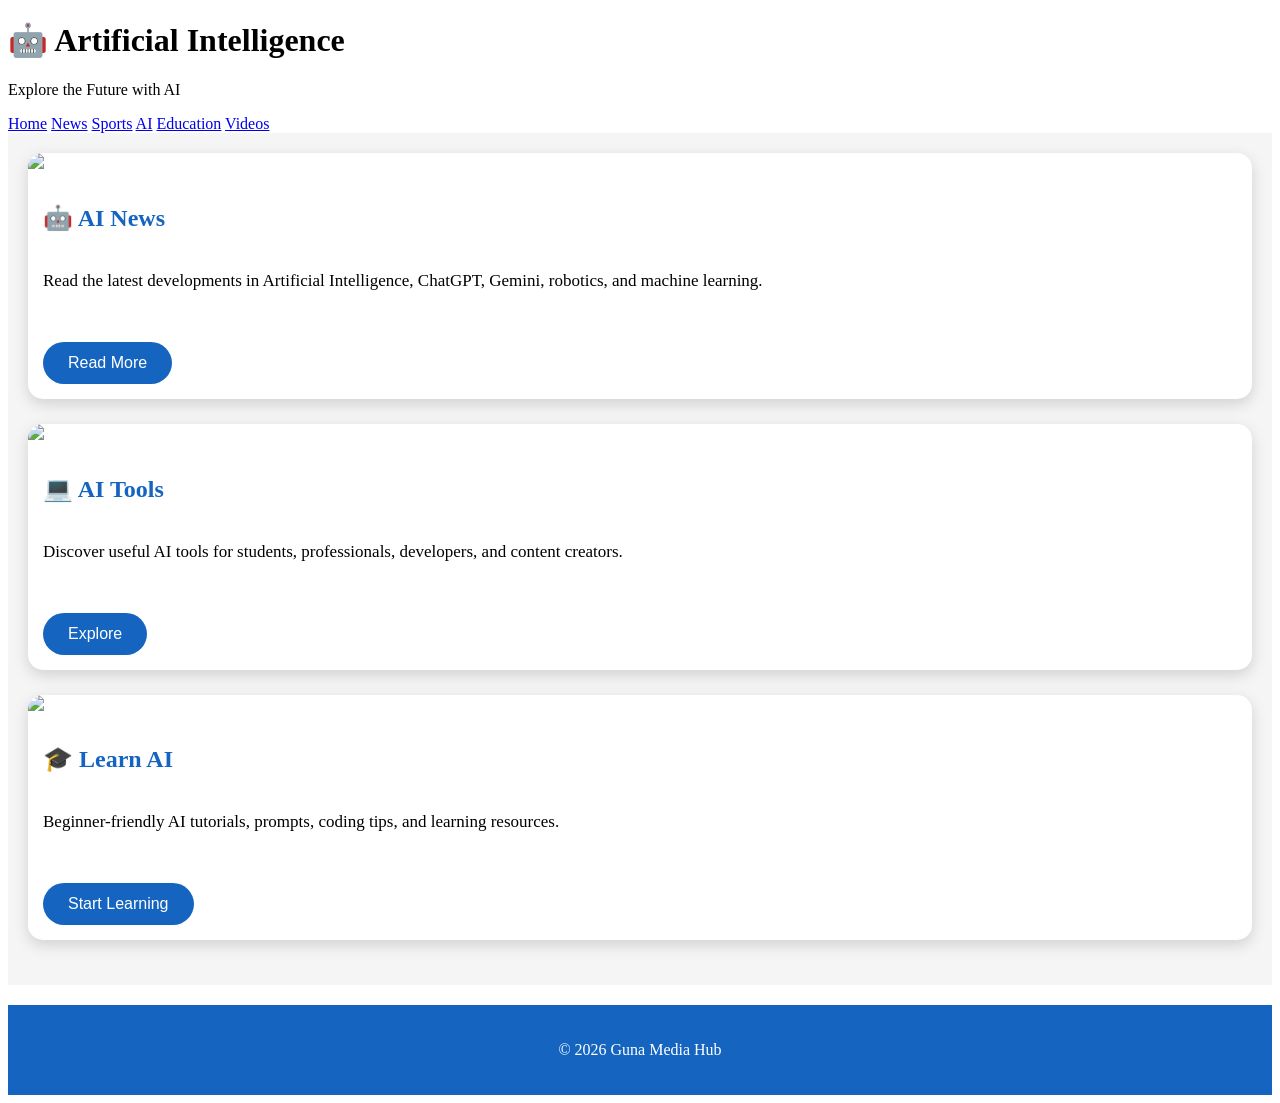
==== ai.html @ e62ad1c9 "Create ai.html" ====
<!DOCTYPE html>
<html lang="en">
<head>
<meta charset="UTF-8">
<meta name="viewport" content="width=device-width, initial-scale=1.0">
<title>AI | Guna Media Hub</title>
<link rel="stylesheet" href="style.css">
</head>

<body>

<header class="header">
<h1>🤖 Artificial Intelligence</h1>
<p>Explore the Future with AI</p>
</header>

<nav class="navbar">
<a href="index.html">Home</a>
<a href="news.html">News</a>
<a href="sports.html">Sports</a>
<a href="ai.html" class="active">AI</a>
<a href="education.html">Education</a>
<a href="videos.html">Videos</a>
</nav>

<section class="news-container">

<div class="news-card">
<img src="https://images.unsplash.com/photo-1677442136019-21780ecad995?w=800">
<h2>🤖 AI News</h2>
<p>Read the latest developments in Artificial Intelligence, ChatGPT, Gemini, robotics, and machine learning.</p>
<button>Read More</button>
</div>

<div class="news-card">
<img src="https://images.unsplash.com/photo-1485827404703-89b55fcc595e?w=800">
<h2>💻 AI Tools</h2>
<p>Discover useful AI tools for students, professionals, developers, and content creators.</p>
<button>Explore</button>
</div>

<div class="news-card">
<img src="https://images.unsplash.com/photo-1516321318423-f06f85e504b3?w=800">
<h2>🎓 Learn AI</h2>
<p>Beginner-friendly AI tutorials, prompts, coding tips, and learning resources.</p>
<button>Start Learning</button>
</div>

</section>

<footer>
<p>© 2026 Guna Media Hub</p>
</footer>

</body>
</html>
---- style.css ----
.news-container{
padding:20px;
background:#f5f5f5;
}

.news-card{
background:white;
border-radius:15px;
overflow:hidden;
margin-bottom:25px;
box-shadow:0 5px 15px rgba(0,0,0,.15);
}

.news-card img{
width:100%;
display:block;
}

.news-card h2{
padding:15px;
color:#1565c0;
}

.news-card p{
padding:0 15px 15px;
font-size:17px;
line-height:28px;
}

.news-card button{
margin:15px;
padding:12px 25px;
border:none;
background:#1565c0;
color:white;
border-radius:30px;
font-size:16px;
cursor:pointer;
}

.news-card button:hover{
background:#0d47a1;
}

footer{
background:#1565c0;
color:white;
text-align:center;
padding:20px;
margin-top:20px;
}
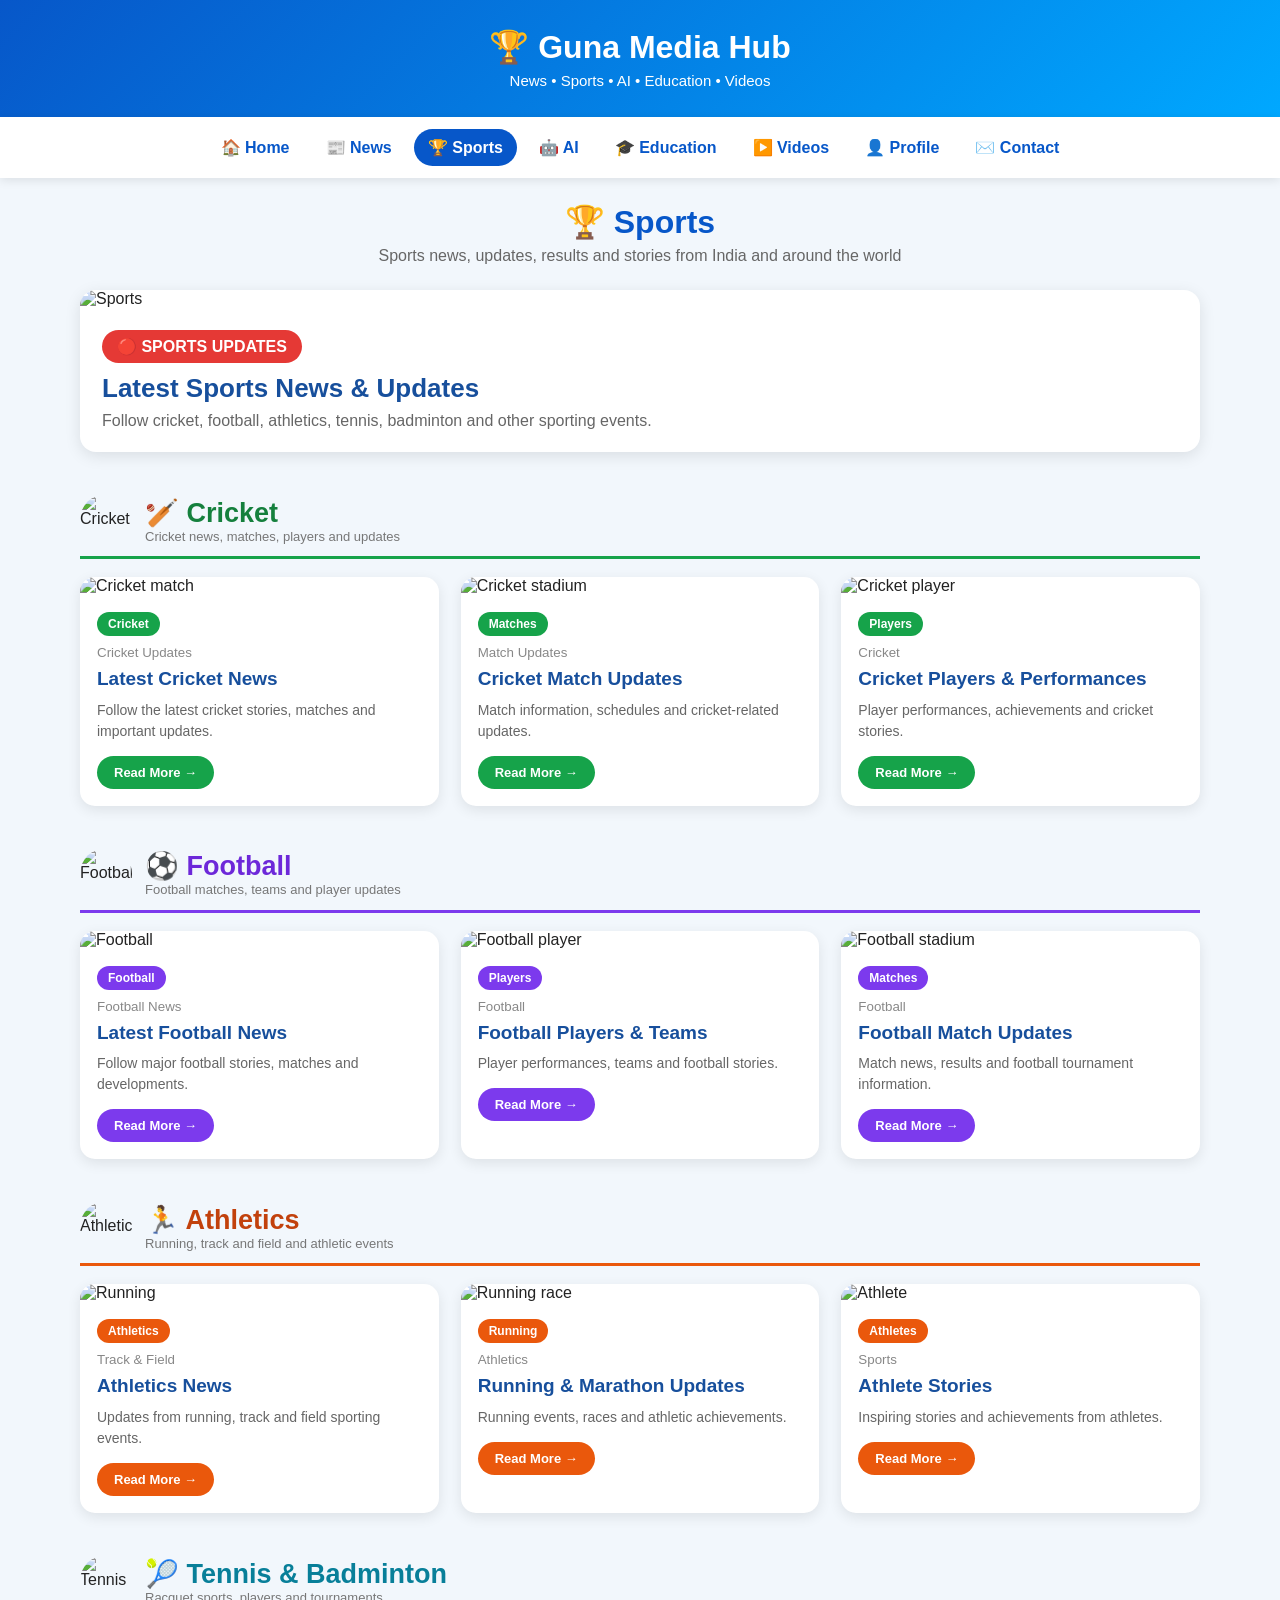
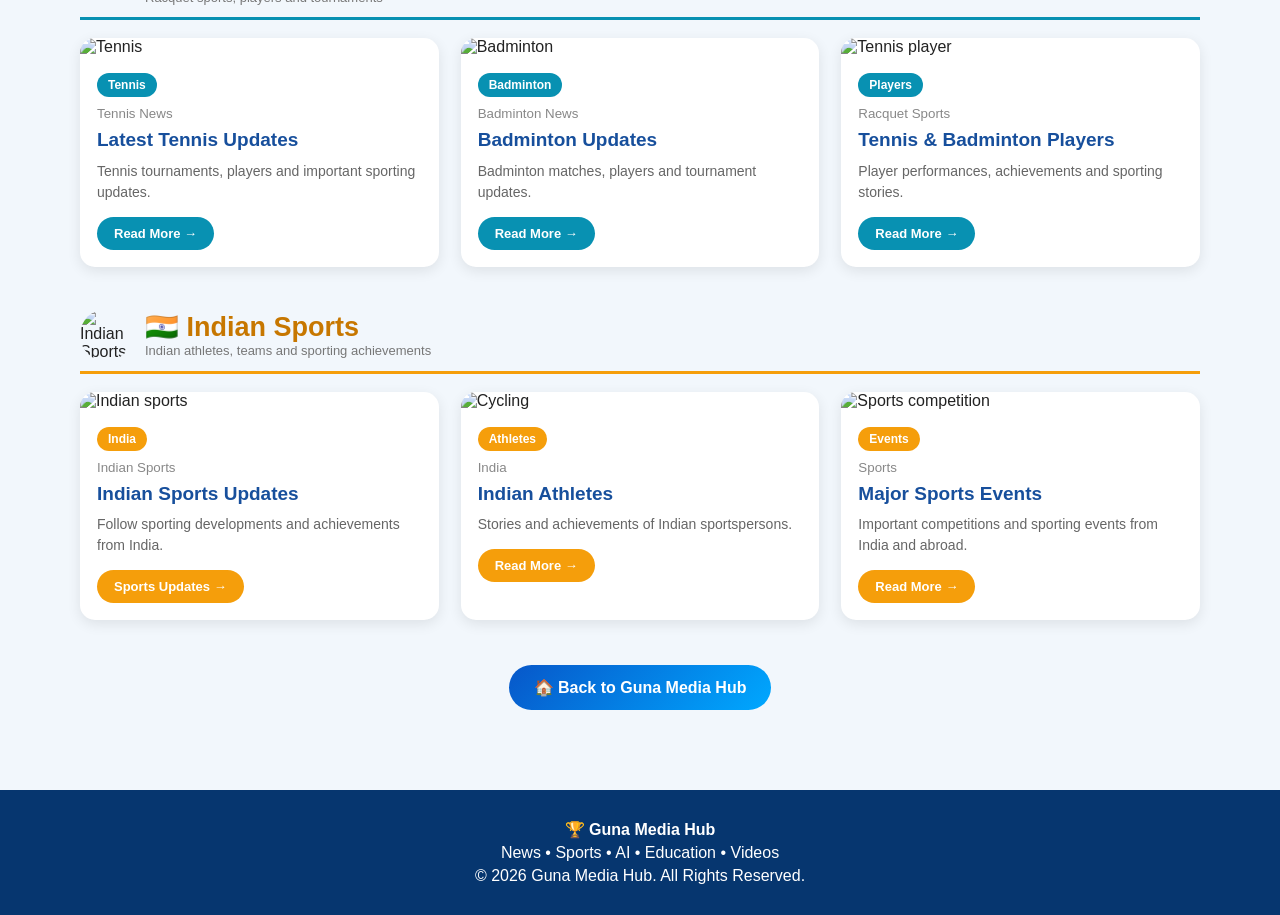
==== commit ff48b217: "Revamp AI page with sports content and SEO updates Updated the title and meta description for SEO, r" ====
--- a/ai.html
+++ b/ai.html
@@ -3,54 +3,1098 @@
 <head>
 <meta charset="UTF-8">
 <meta name="viewport" content="width=device-width, initial-scale=1.0">
-<title>AI | Guna Media Hub</title>
-<link rel="stylesheet" href="style.css">
+
+<title>Sports | Guna Media Hub</title>
+
+<meta name="description"
+content="Sports news, cricket, football, athletics, tennis, badminton and Indian sports updates from Guna Media Hub.">
+
+<style>
+
+* {
+    margin: 0;
+    padding: 0;
+    box-sizing: border-box;
+}
+
+body {
+    font-family: Arial, Helvetica, sans-serif;
+    background: #f2f7fc;
+    color: #222;
+}
+
+/* HEADER */
+
+header {
+    background: linear-gradient(135deg, #0757c9, #00a8ff);
+    color: white;
+    text-align: center;
+    padding: 28px 15px;
+}
+
+header h1 {
+    font-size: 32px;
+    margin-bottom: 6px;
+}
+
+header p {
+    font-size: 15px;
+}
+
+/* NAVIGATION */
+
+nav {
+    background: white;
+    display: flex;
+    justify-content: center;
+    flex-wrap: wrap;
+    gap: 8px;
+    padding: 12px;
+    box-shadow: 0 2px 10px rgba(0,0,0,0.10);
+    position: sticky;
+    top: 0;
+    z-index: 100;
+}
+
+nav a {
+    text-decoration: none;
+    color: #0757c9;
+    font-weight: bold;
+    padding: 9px 14px;
+    border-radius: 25px;
+    transition: 0.3s;
+}
+
+nav a:hover,
+nav a.active {
+    background: #0757c9;
+    color: white;
+}
+
+/* MAIN */
+
+.container {
+    max-width: 1150px;
+    margin: auto;
+    padding: 25px 15px 80px;
+}
+
+/* TITLE */
+
+.page-title {
+    text-align: center;
+    margin-bottom: 25px;
+}
+
+.page-title h2 {
+    color: #0757c9;
+    font-size: 32px;
+}
+
+.page-title p {
+    color: #666;
+    margin-top: 6px;
+}
+
+/* HERO */
+
+.hero {
+    background: white;
+    border-radius: 16px;
+    overflow: hidden;
+    box-shadow: 0 4px 16px rgba(0,0,0,0.10);
+    margin-bottom: 40px;
+}
+
+.hero img {
+    width: 100%;
+    height: 270px;
+    object-fit: cover;
+}
+
+.hero-content {
+    padding: 22px;
+}
+
+.hero-label {
+    display: inline-block;
+    background: #e53935;
+    color: white;
+    padding: 7px 15px;
+    border-radius: 20px;
+    font-weight: bold;
+    margin-bottom: 10px;
+}
+
+.hero-content h2 {
+    font-size: 26px;
+    color: #174f9c;
+    margin-bottom: 8px;
+}
+
+.hero-content p {
+    color: #666;
+}
+
+/* SECTION */
+
+.section {
+    margin-top: 42px;
+}
+
+.section-heading {
+    display: flex;
+    align-items: center;
+    gap: 13px;
+    margin-bottom: 18px;
+    padding-bottom: 10px;
+    border-bottom: 3px solid #00a8ff;
+}
+
+.section-icon {
+    width: 52px;
+    height: 52px;
+    border-radius: 50%;
+    object-fit: cover;
+}
+
+.section-heading h2 {
+    color: #0757c9;
+    font-size: 27px;
+}
+
+.section-heading p {
+    color: #777;
+    font-size: 13px;
+}
+
+/* GRID */
+
+.sports-grid {
+    display: grid;
+    grid-template-columns: repeat(3, 1fr);
+    gap: 22px;
+}
+
+/* CARD */
+
+.sports-card {
+    background: white;
+    border-radius: 15px;
+    overflow: hidden;
+    box-shadow: 0 4px 14px rgba(0,0,0,0.09);
+    transition: 0.25s;
+}
+
+.sports-card:hover {
+    transform: translateY(-6px);
+    box-shadow: 0 8px 22px rgba(0,0,0,0.15);
+}
+
+.sports-card img {
+    width: 100%;
+    height: 190px;
+    object-fit: cover;
+}
+
+.card-content {
+    padding: 17px;
+}
+
+.category {
+    display: inline-block;
+    color: white;
+    background: #0757c9;
+    font-size: 12px;
+    font-weight: bold;
+    padding: 5px 11px;
+    border-radius: 15px;
+    margin-bottom: 9px;
+}
+
+.card-content small {
+    display: block;
+    color: #888;
+    margin-bottom: 7px;
+}
+
+.card-content h3 {
+    color: #174f9c;
+    font-size: 19px;
+    line-height: 1.3;
+    margin-bottom: 8px;
+}
+
+.card-content p {
+    color: #666;
+    font-size: 14px;
+    line-height: 1.5;
+}
+
+.read-more {
+    display: inline-block;
+    margin-top: 14px;
+    padding: 9px 17px;
+    background: #0757c9;
+    color: white;
+    text-decoration: none;
+    border-radius: 20px;
+    font-weight: bold;
+    font-size: 13px;
+}
+
+.read-more:hover {
+    background: #003f99;
+}
+
+/* CRICKET */
+
+.cricket .section-heading {
+    border-color: #16a34a;
+}
+
+.cricket .section-heading h2 {
+    color: #15803d;
+}
+
+.cricket .category,
+.cricket .read-more {
+    background: #16a34a;
+}
+
+/* FOOTBALL */
+
+.football .section-heading {
+    border-color: #7c3aed;
+}
+
+.football .section-heading h2 {
+    color: #6d28d9;
+}
+
+.football .category,
+.football .read-more {
+    background: #7c3aed;
+}
+
+/* ATHLETICS */
+
+.athletics .section-heading {
+    border-color: #ea580c;
+}
+
+.athletics .section-heading h2 {
+    color: #c2410c;
+}
+
+.athletics .category,
+.athletics .read-more {
+    background: #ea580c;
+}
+
+/* RACQUET SPORTS */
+
+.racquet .section-heading {
+    border-color: #0891b2;
+}
+
+.racquet .section-heading h2 {
+    color: #087f99;
+}
+
+.racquet .category,
+.racquet .read-more {
+    background: #0891b2;
+}
+
+/* INDIAN SPORTS */
+
+.india-sports .section-heading {
+    border-color: #f59e0b;
+}
+
+.india-sports .section-heading h2 {
+    color: #c77700;
+}
+
+.india-sports .category,
+.india-sports .read-more {
+    background: #f59e0b;
+}
+
+/* HOME BUTTON */
+
+.home-button {
+    text-align: center;
+    margin-top: 45px;
+}
+
+.home-button a {
+    display: inline-block;
+    background: linear-gradient(135deg, #0757c9, #00a8ff);
+    color: white;
+    text-decoration: none;
+    padding: 13px 25px;
+    border-radius: 30px;
+    font-weight: bold;
+}
+
+/* FOOTER */
+
+footer {
+    background: #06366f;
+    color: white;
+    text-align: center;
+    padding: 25px 15px;
+}
+
+footer p {
+    margin: 5px;
+}
+
+/* MOBILE */
+
+@media(max-width: 850px) {
+
+    .sports-grid {
+        grid-template-columns: repeat(2, 1fr);
+    }
+
+}
+
+@media(max-width: 600px) {
+
+    header h1 {
+        font-size: 26px;
+    }
+
+    nav a {
+        font-size: 14px;
+        padding: 7px 10px;
+    }
+
+    .sports-grid {
+        grid-template-columns: 1fr;
+    }
+
+    .section-heading h2 {
+        font-size: 23px;
+    }
+
+    .hero img {
+        height: 200px;
+    }
+
+}
+
+</style>
 </head>
 
 <body>
 
-<header class="header">
-<h1>🤖 Artificial Intelligence</h1>
-<p>Explore the Future with AI</p>
+<!-- HEADER -->
+
+<header>
+
+    <h1>🏆 Guna Media Hub</h1>
+
+    <p>News • Sports • AI • Education • Videos</p>
+
 </header>
 
-<nav class="navbar">
-<a href="index.html">Home</a>
-<a href="news.html">News</a>
-<a href="sports.html">Sports</a>
-<a href="ai.html" class="active">AI</a>
-<a href="education.html">Education</a>
-<a href="videos.html">Videos</a>
+
+<!-- NAVIGATION -->
+
+<nav>
+
+    <a href="index.html">🏠 Home</a>
+
+    <a href="news.html">📰 News</a>
+
+    <a href="sports.html" class="active">🏆 Sports</a>
+
+    <a href="ai.html">🤖 AI</a>
+
+    <a href="education.html">🎓 Education</a>
+
+    <a href="videos.html">▶️ Videos</a>
+
+    <a href="profile.html">👤 Profile</a>
+
+    <a href="contact.html">✉️ Contact</a>
+
 </nav>
 
-<section class="news-container">
-
-<div class="news-card">
-<img src="https://images.unsplash.com/photo-1677442136019-21780ecad995?w=800">
-<h2>🤖 AI News</h2>
-<p>Read the latest developments in Artificial Intelligence, ChatGPT, Gemini, robotics, and machine learning.</p>
-<button>Read More</button>
+
+<main class="container">
+
+
+<!-- TITLE -->
+
+<div class="page-title">
+
+    <h2>🏆 Sports</h2>
+
+    <p>
+        Sports news, updates, results and stories from India and around the world
+    </p>
+
 </div>
 
-<div class="news-card">
-<img src="https://images.unsplash.com/photo-1485827404703-89b55fcc595e?w=800">
-<h2>💻 AI Tools</h2>
-<p>Discover useful AI tools for students, professionals, developers, and content creators.</p>
-<button>Explore</button>
+
+<!-- SPORTS HERO -->
+
+<div class="hero">
+
+    <img
+    src="https://images.unsplash.com/photo-1461896836934-ffe607ba8211?auto=format&fit=crop&w=1200&q=80"
+    alt="Sports">
+
+    <div class="hero-content">
+
+        <span class="hero-label">
+            🔴 SPORTS UPDATES
+        </span>
+
+        <h2>
+            Latest Sports News & Updates
+        </h2>
+
+        <p>
+            Follow cricket, football, athletics, tennis, badminton
+            and other sporting events.
+        </p>
+
+    </div>
+
 </div>
 
-<div class="news-card">
-<img src="https://images.unsplash.com/photo-1516321318423-f06f85e504b3?w=800">
-<h2>🎓 Learn AI</h2>
-<p>Beginner-friendly AI tutorials, prompts, coding tips, and learning resources.</p>
-<button>Start Learning</button>
+
+<!-- CRICKET -->
+
+<section class="section cricket">
+
+    <div class="section-heading">
+
+        <img
+        class="section-icon"
+        src="https://images.unsplash.com/photo-1531415074968-036ba1b575da?auto=format&fit=crop&w=150&q=80"
+        alt="Cricket">
+
+        <div>
+
+            <h2>🏏 Cricket</h2>
+
+            <p>Cricket news, matches, players and updates</p>
+
+        </div>
+
+    </div>
+
+
+    <div class="sports-grid">
+
+
+        <article class="sports-card">
+
+            <img
+            src="https://images.unsplash.com/photo-1531415074968-036ba1b575da?auto=format&fit=crop&w=800&q=80"
+            alt="Cricket match">
+
+            <div class="card-content">
+
+                <span class="category">Cricket</span>
+
+                <small>Cricket Updates</small>
+
+                <h3>
+                    Latest Cricket News
+                </h3>
+
+                <p>
+                    Follow the latest cricket stories,
+                    matches and important updates.
+                </p>
+
+                <a href="#" class="read-more">
+                    Read More →
+                </a>
+
+            </div>
+
+        </article>
+
+
+        <article class="sports-card">
+
+            <img
+            src="https://images.unsplash.com/photo-1540747913346-19e32dc3e97e?auto=format&fit=crop&w=800&q=80"
+            alt="Cricket stadium">
+
+            <div class="card-content">
+
+                <span class="category">Matches</span>
+
+                <small>Match Updates</small>
+
+                <h3>
+                    Cricket Match Updates
+                </h3>
+
+                <p>
+                    Match information, schedules and
+                    cricket-related updates.
+                </p>
+
+                <a href="#" class="read-more">
+                    Read More →
+                </a>
+
+            </div>
+
+        </article>
+
+
+        <article class="sports-card">
+
+            <img
+            src="https://images.unsplash.com/photo-1593766788306-28561086694e?auto=format&fit=crop&w=800&q=80"
+            alt="Cricket player">
+
+            <div class="card-content">
+
+                <span class="category">Players</span>
+
+                <small>Cricket</small>
+
+                <h3>
+                    Cricket Players & Performances
+                </h3>
+
+                <p>
+                    Player performances, achievements
+                    and cricket stories.
+                </p>
+
+                <a href="#" class="read-more">
+                    Read More →
+                </a>
+
+            </div>
+
+        </article>
+
+    </div>
+
+</section>
+
+
+<!-- FOOTBALL -->
+
+<section class="section football">
+
+    <div class="section-heading">
+
+        <img
+        class="section-icon"
+        src="https://images.unsplash.com/photo-1579952363873-27f3bade9f55?auto=format&fit=crop&w=150&q=80"
+        alt="Football">
+
+        <div>
+
+            <h2>⚽ Football</h2>
+
+            <p>Football matches, teams and player updates</p>
+
+        </div>
+
+    </div>
+
+
+    <div class="sports-grid">
+
+
+        <article class="sports-card">
+
+            <img
+            src="https://images.unsplash.com/photo-1579952363873-27f3bade9f55?auto=format&fit=crop&w=800&q=80"
+            alt="Football">
+
+            <div class="card-content">
+
+                <span class="category">Football</span>
+
+                <small>Football News</small>
+
+                <h3>
+                    Latest Football News
+                </h3>
+
+                <p>
+                    Follow major football stories,
+                    matches and developments.
+                </p>
+
+                <a href="#" class="read-more">
+                    Read More →
+                </a>
+
+            </div>
+
+        </article>
+
+
+        <article class="sports-card">
+
+            <img
+            src="https://images.unsplash.com/photo-1553778263-73a83bab9b0c?auto=format&fit=crop&w=800&q=80"
+            alt="Football player">
+
+            <div class="card-content">
+
+                <span class="category">Players</span>
+
+                <small>Football</small>
+
+                <h3>
+                    Football Players & Teams
+                </h3>
+
+                <p>
+                    Player performances, teams and
+                    football stories.
+                </p>
+
+                <a href="#" class="read-more">
+                    Read More →
+                </a>
+
+            </div>
+
+        </article>
+
+
+        <article class="sports-card">
+
+            <img
+            src="https://images.unsplash.com/photo-1522778119026-d647f0596c20?auto=format&fit=crop&w=800&q=80"
+            alt="Football stadium">
+
+            <div class="card-content">
+
+                <span class="category">Matches</span>
+
+                <small>Football</small>
+
+                <h3>
+                    Football Match Updates
+                </h3>
+
+                <p>
+                    Match news, results and football
+                    tournament information.
+                </p>
+
+                <a href="#" class="read-more">
+                    Read More →
+                </a>
+
+            </div>
+
+        </article>
+
+    </div>
+
+</section>
+
+
+<!-- ATHLETICS -->
+
+<section class="section athletics">
+
+    <div class="section-heading">
+
+        <img
+        class="section-icon"
+        src="https://images.unsplash.com/photo-1552674605-db6ffd4facb5?auto=format&fit=crop&w=150&q=80"
+        alt="Athletics">
+
+        <div>
+
+            <h2>🏃 Athletics</h2>
+
+            <p>Running, track and field and athletic events</p>
+
+        </div>
+
+    </div>
+
+
+    <div class="sports-grid">
+
+
+        <article class="sports-card">
+
+            <img
+            src="https://images.unsplash.com/photo-1552674605-db6ffd4facb5?auto=format&fit=crop&w=800&q=80"
+            alt="Running">
+
+            <div class="card-content">
+
+                <span class="category">Athletics</span>
+
+                <small>Track & Field</small>
+
+                <h3>
+                    Athletics News
+                </h3>
+
+                <p>
+                    Updates from running, track and field
+                    sporting events.
+                </p>
+
+                <a href="#" class="read-more">
+                    Read More →
+                </a>
+
+            </div>
+
+        </article>
+
+
+        <article class="sports-card">
+
+            <img
+            src="https://images.unsplash.com/photo-1461896836934-ffe607ba8211?auto=format&fit=crop&w=800&q=80"
+            alt="Running race">
+
+            <div class="card-content">
+
+                <span class="category">Running</span>
+
+                <small>Athletics</small>
+
+                <h3>
+                    Running & Marathon Updates
+                </h3>
+
+                <p>
+                    Running events, races and
+                    athletic achievements.
+                </p>
+
+                <a href="#" class="read-more">
+                    Read More →
+                </a>
+
+            </div>
+
+        </article>
+
+
+        <article class="sports-card">
+
+            <img
+            src="https://images.unsplash.com/photo-1538805060514-97d9cc17730c?auto=format&fit=crop&w=800&q=80"
+            alt="Athlete">
+
+            <div class="card-content">
+
+                <span class="category">Athletes</span>
+
+                <small>Sports</small>
+
+                <h3>
+                    Athlete Stories
+                </h3>
+
+                <p>
+                    Inspiring stories and achievements
+                    from athletes.
+                </p>
+
+                <a href="#" class="read-more">
+                    Read More →
+                </a>
+
+            </div>
+
+        </article>
+
+    </div>
+
+</section>
+
+
+<!-- TENNIS & BADMINTON -->
+
+<section class="section racquet">
+
+    <div class="section-heading">
+
+        <img
+        class="section-icon"
+        src="https://images.unsplash.com/photo-1554068865-24cecd4e34b8?auto=format&fit=crop&w=150&q=80"
+        alt="Tennis">
+
+        <div>
+
+            <h2>🎾 Tennis & Badminton</h2>
+
+            <p>Racquet sports, players and tournaments</p>
+
+        </div>
+
+    </div>
+
+
+    <div class="sports-grid">
+
+
+        <article class="sports-card">
+
+            <img
+            src="https://images.unsplash.com/photo-1554068865-24cecd4e34b8?auto=format&fit=crop&w=800&q=80"
+            alt="Tennis">
+
+            <div class="card-content">
+
+                <span class="category">Tennis</span>
+
+                <small>Tennis News</small>
+
+                <h3>
+                    Latest Tennis Updates
+                </h3>
+
+                <p>
+                    Tennis tournaments, players and
+                    important sporting updates.
+                </p>
+
+                <a href="#" class="read-more">
+                    Read More →
+                </a>
+
+            </div>
+
+        </article>
+
+
+        <article class="sports-card">
+
+            <img
+            src="https://images.unsplash.com/photo-1626224583764-f87db24ac4ea?auto=format&fit=crop&w=800&q=80"
+            alt="Badminton">
+
+            <div class="card-content">
+
+                <span class="category">Badminton</span>
+
+                <small>Badminton News</small>
+
+                <h3>
+                    Badminton Updates
+                </h3>
+
+                <p>
+                    Badminton matches, players and
+                    tournament updates.
+                </p>
+
+                <a href="#" class="read-more">
+                    Read More →
+                </a>
+
+            </div>
+
+        </article>
+
+
+        <article class="sports-card">
+
+            <img
+            src="https://images.unsplash.com/photo-1595435934249-5df7ed86e1c0?auto=format&fit=crop&w=800&q=80"
+            alt="Tennis player">
+
+            <div class="card-content">
+
+                <span class="category">Players</span>
+
+                <small>Racquet Sports</small>
+
+                <h3>
+                    Tennis & Badminton Players
+                </h3>
+
+                <p>
+                    Player performances, achievements
+                    and sporting stories.
+                </p>
+
+                <a href="#" class="read-more">
+                    Read More →
+                </a>
+
+            </div>
+
+        </article>
+
+    </div>
+
+</section>
+
+
+<!-- INDIAN SPORTS -->
+
+<section class="section india-sports">
+
+    <div class="section-heading">
+
+        <img
+        class="section-icon"
+        src="https://images.unsplash.com/photo-1560089000-7433a4ebbd64?auto=format&fit=crop&w=150&q=80"
+        alt="Indian Sports">
+
+        <div>
+
+            <h2>🇮🇳 Indian Sports</h2>
+
+            <p>Indian athletes, teams and sporting achievements</p>
+
+        </div>
+
+    </div>
+
+
+    <div class="sports-grid">
+
+
+        <article class="sports-card">
+
+            <img
+            src="https://images.unsplash.com/photo-1560089000-7433a4ebbd64?auto=format&fit=crop&w=800&q=80"
+            alt="Indian sports">
+
+            <div class="card-content">
+
+                <span class="category">India</span>
+
+                <small>Indian Sports</small>
+
+                <h3>
+                    Indian Sports Updates
+                </h3>
+
+                <p>
+                    Follow sporting developments and
+                    achievements from India.
+                </p>
+
+                <a href="https://yas.gov.in/" target="_blank" class="read-more">
+                    Sports Updates →
+                </a>
+
+            </div>
+
+        </article>
+
+
+        <article class="sports-card">
+
+            <img
+            src="https://images.unsplash.com/photo-1517649763962-0c623066013b?auto=format&fit=crop&w=800&q=80"
+            alt="Cycling">
+
+            <div class="card-content">
+
+                <span class="category">Athletes</span>
+
+                <small>India</small>
+
+                <h3>
+                    Indian Athletes
+                </h3>
+
+                <p>
+                    Stories and achievements of Indian
+                    sportspersons.
+                </p>
+
+                <a href="#" class="read-more">
+                    Read More →
+                </a>
+
+            </div>
+
+        </article>
+
+
+        <article class="sports-card">
+
+            <img
+            src="https://images.unsplash.com/photo-1518604666860-9ed391f76460?auto=format&fit=crop&w=800&q=80"
+            alt="Sports competition">
+
+            <div class="card-content">
+
+                <span class="category">Events</span>
+
+                <small>Sports</small>
+
+                <h3>
+                    Major Sports Events
+                </h3>
+
+                <p>
+                    Important competitions and sporting
+                    events from India and abroad.
+                </p>
+
+                <a href="#" class="read-more">
+                    Read More →
+                </a>
+
+            </div>
+
+        </article>
+
+    </div>
+
+</section>
+
+
+<!-- HOME -->
+
+<div class="home-button">
+
+    <a href="index.html">
+        🏠 Back to Guna Media Hub
+    </a>
+
 </div>
 
-</section>
+
+</main>
+
+
+<!-- FOOTER -->
 
 <footer>
-<p>© 2026 Guna Media Hub</p>
+
+    <p><strong>🏆 Guna Media Hub</strong></p>
+
+    <p>
+        News • Sports • AI • Education • Videos
+    </p>
+
+    <p>
+        © 2026 Guna Media Hub. All Rights Reserved.
+    </p>
+
 </footer>
+
 
 </body>
 </html>
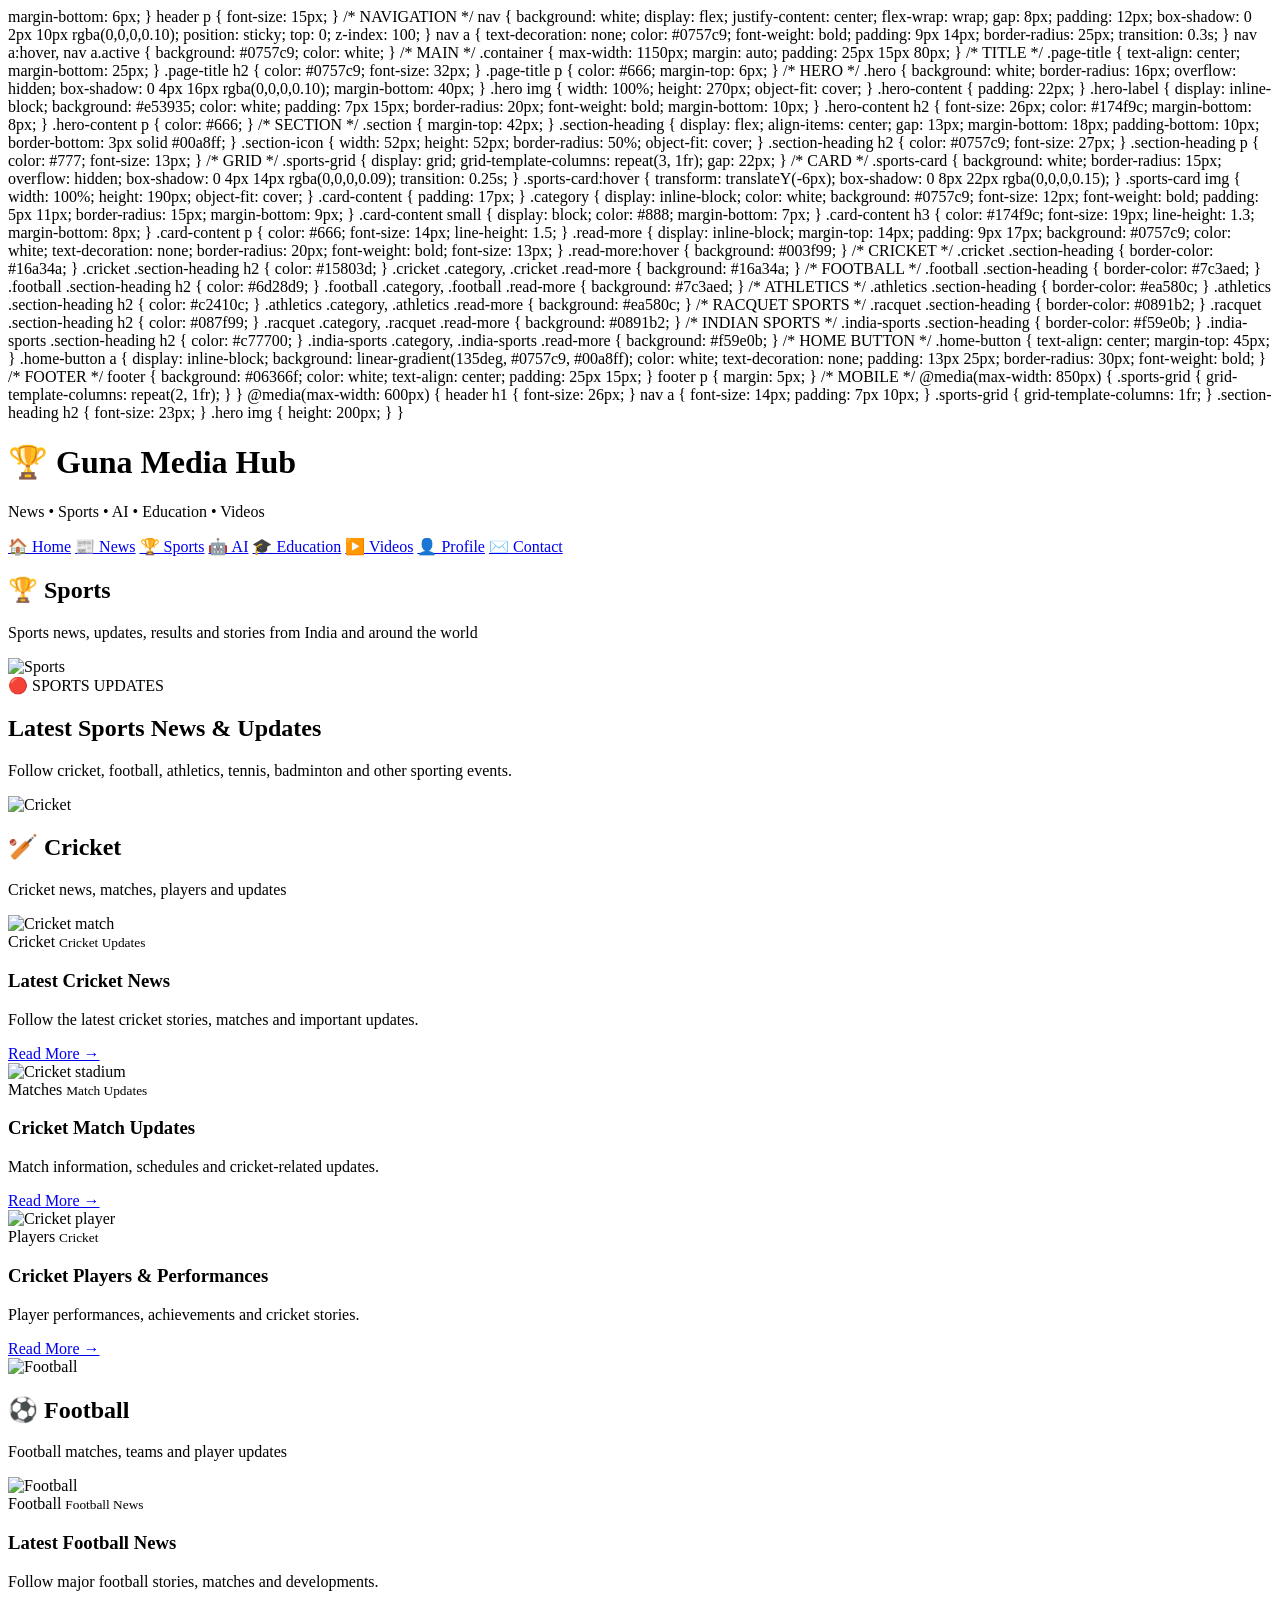
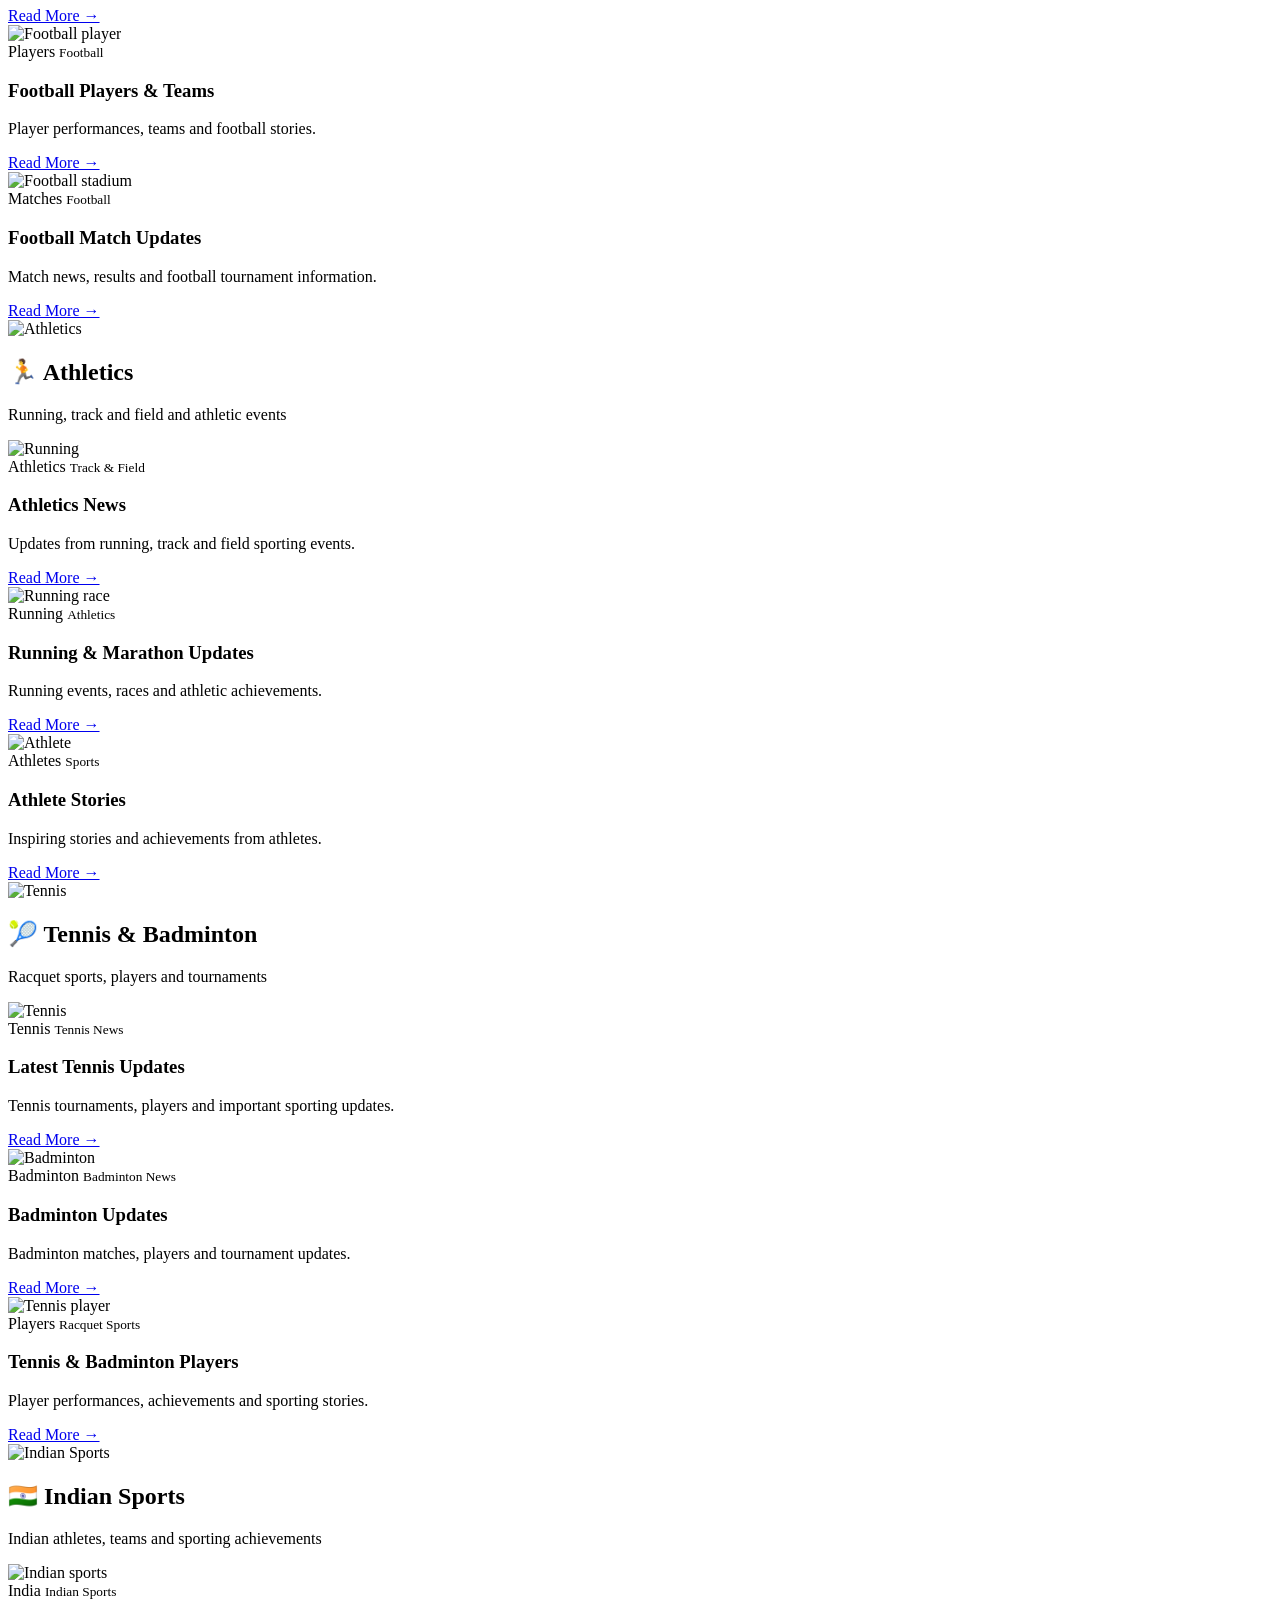
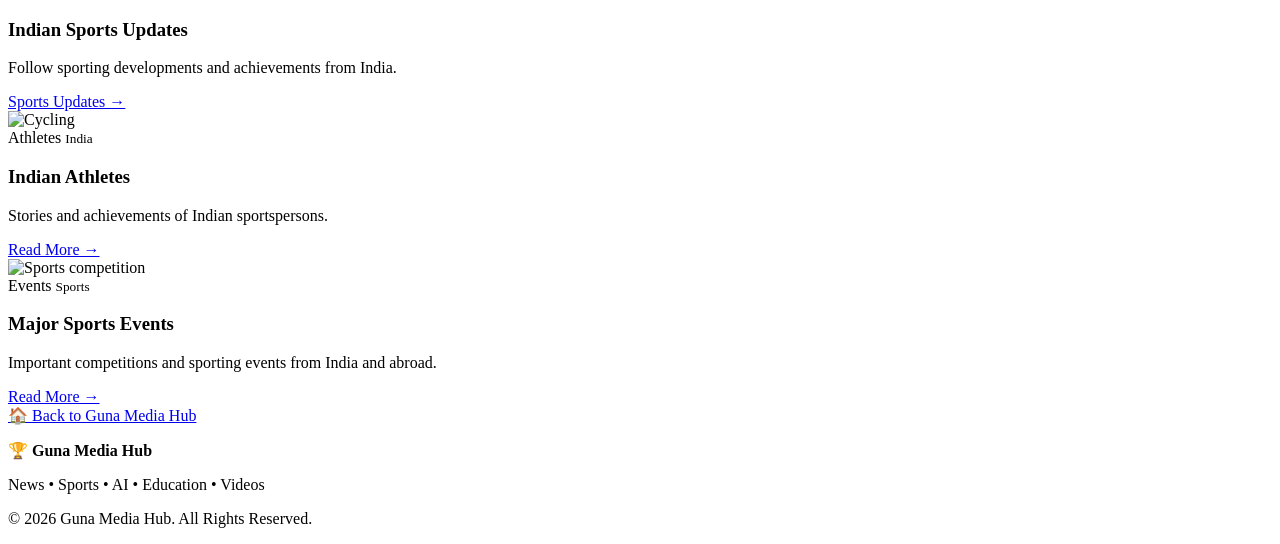
==== commit 0d18ae5c: "Remove HTML structure and styles from ai.html Removed initial HTML structure and styles from ai.html" ====
--- a/ai.html
+++ b/ai.html
@@ -1,39 +1,3 @@
-<!DOCTYPE html>
-<html lang="en">
-<head>
-<meta charset="UTF-8">
-<meta name="viewport" content="width=device-width, initial-scale=1.0">
-
-<title>Sports | Guna Media Hub</title>
-
-<meta name="description"
-content="Sports news, cricket, football, athletics, tennis, badminton and Indian sports updates from Guna Media Hub.">
-
-<style>
-
-* {
-    margin: 0;
-    padding: 0;
-    box-sizing: border-box;
-}
-
-body {
-    font-family: Arial, Helvetica, sans-serif;
-    background: #f2f7fc;
-    color: #222;
-}
-
-/* HEADER */
-
-header {
-    background: linear-gradient(135deg, #0757c9, #00a8ff);
-    color: white;
-    text-align: center;
-    padding: 28px 15px;
-}
-
-header h1 {
-    font-size: 32px;
     margin-bottom: 6px;
 }
 
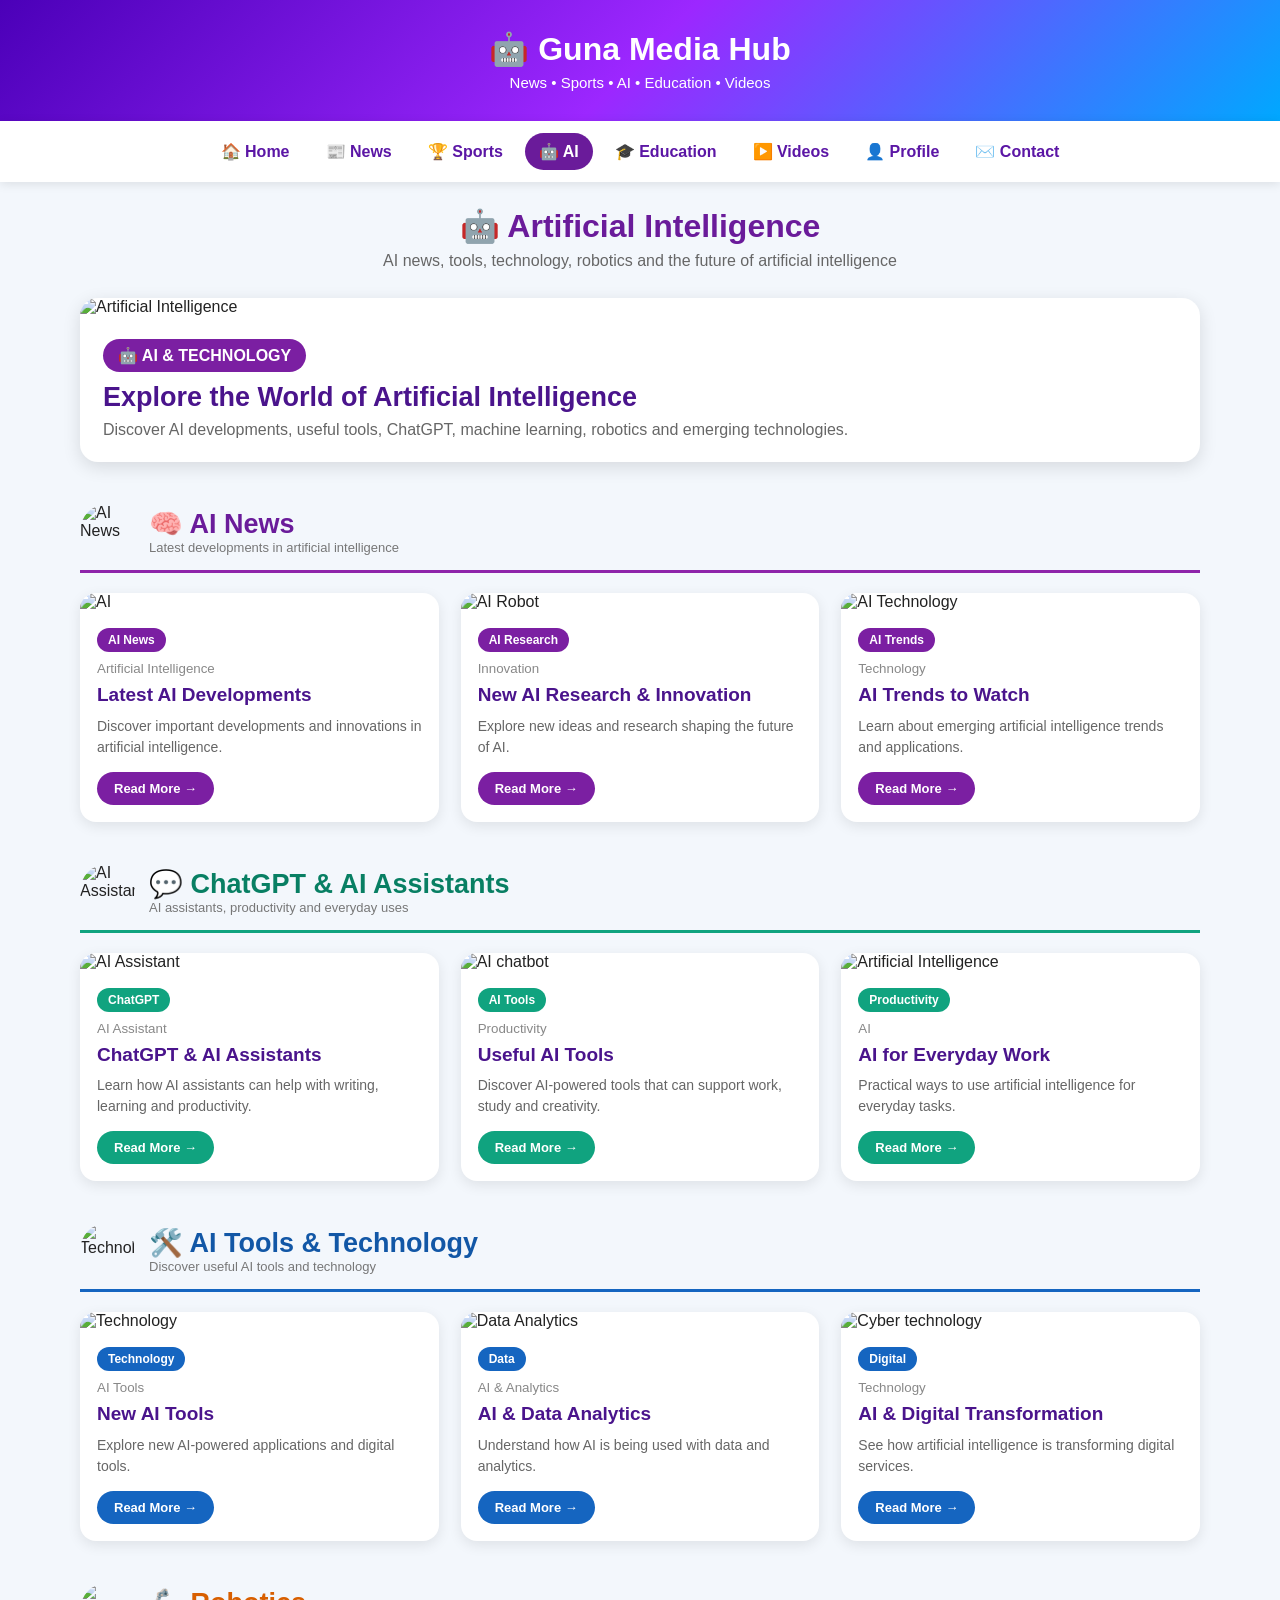
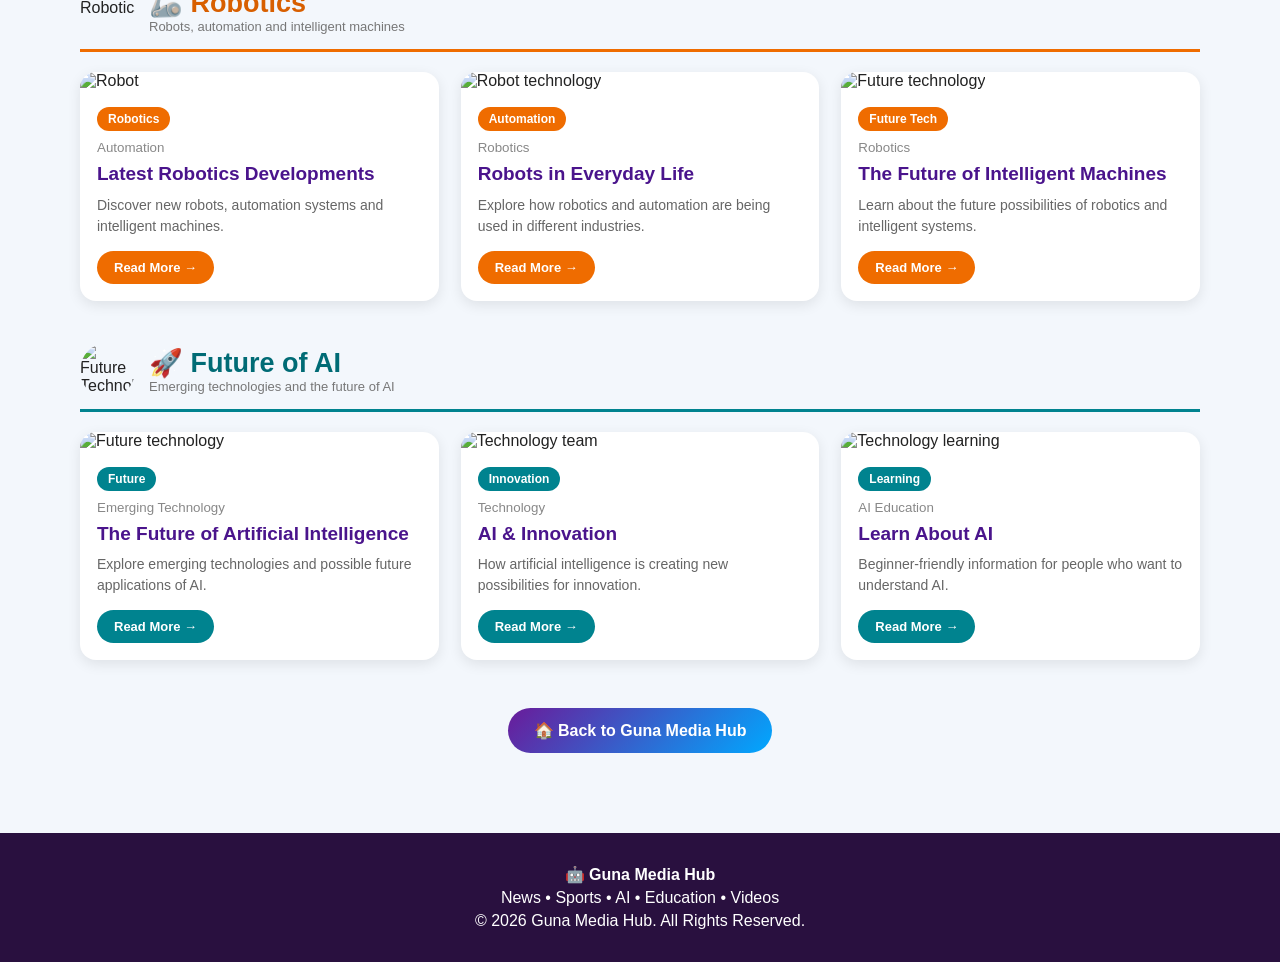
==== commit d348620a: "Revamp AI section with updated content and styles Updated the AI section of the webpage to reflect a" ====
--- a/ai.html
+++ b/ai.html
@@ -1,3 +1,39 @@
+<!DOCTYPE html>
+<html lang="en">
+<head>
+<meta charset="UTF-8">
+<meta name="viewport" content="width=device-width, initial-scale=1.0">
+
+<title>AI & Technology | Guna Media Hub</title>
+
+<meta name="description"
+content="Artificial Intelligence, ChatGPT, AI tools, machine learning, robotics and technology updates from Guna Media Hub.">
+
+<style>
+
+* {
+    margin: 0;
+    padding: 0;
+    box-sizing: border-box;
+}
+
+body {
+    font-family: Arial, Helvetica, sans-serif;
+    background: #f3f7fc;
+    color: #222;
+}
+
+/* HEADER */
+
+header {
+    background: linear-gradient(135deg, #4b00b8, #9c27ff, #00a8ff);
+    color: white;
+    text-align: center;
+    padding: 30px 15px;
+}
+
+header h1 {
+    font-size: 32px;
     margin-bottom: 6px;
 }
 
@@ -22,7 +58,7 @@
 
 nav a {
     text-decoration: none;
-    color: #0757c9;
+    color: #5b16a5;
     font-weight: bold;
     padding: 9px 14px;
     border-radius: 25px;
@@ -31,7 +67,7 @@
 
 nav a:hover,
 nav a.active {
-    background: #0757c9;
+    background: #6a1b9a;
     color: white;
 }
 
@@ -43,46 +79,46 @@
     padding: 25px 15px 80px;
 }
 
-/* TITLE */
+/* PAGE TITLE */
 
 .page-title {
     text-align: center;
-    margin-bottom: 25px;
+    margin-bottom: 28px;
 }
 
 .page-title h2 {
-    color: #0757c9;
+    color: #6a1b9a;
     font-size: 32px;
 }
 
 .page-title p {
     color: #666;
-    margin-top: 6px;
+    margin-top: 7px;
 }
 
 /* HERO */
 
 .hero {
     background: white;
-    border-radius: 16px;
+    border-radius: 18px;
     overflow: hidden;
-    box-shadow: 0 4px 16px rgba(0,0,0,0.10);
-    margin-bottom: 40px;
+    box-shadow: 0 5px 18px rgba(0,0,0,0.12);
+    margin-bottom: 42px;
 }
 
 .hero img {
     width: 100%;
-    height: 270px;
+    height: 280px;
     object-fit: cover;
 }
 
 .hero-content {
-    padding: 22px;
+    padding: 23px;
 }
 
 .hero-label {
     display: inline-block;
-    background: #e53935;
+    background: #7b1fa2;
     color: white;
     padding: 7px 15px;
     border-radius: 20px;
@@ -91,8 +127,8 @@
 }
 
 .hero-content h2 {
-    font-size: 26px;
-    color: #174f9c;
+    color: #4a148c;
+    font-size: 27px;
     margin-bottom: 8px;
 }
 
@@ -109,22 +145,22 @@
 .section-heading {
     display: flex;
     align-items: center;
-    gap: 13px;
-    margin-bottom: 18px;
-    padding-bottom: 10px;
-    border-bottom: 3px solid #00a8ff;
+    gap: 14px;
+    padding-bottom: 11px;
+    margin-bottom: 20px;
+    border-bottom: 3px solid #8e24aa;
 }
 
 .section-icon {
-    width: 52px;
-    height: 52px;
+    width: 55px;
+    height: 55px;
     border-radius: 50%;
     object-fit: cover;
 }
 
 .section-heading h2 {
-    color: #0757c9;
     font-size: 27px;
+    color: #6a1b9a;
 }
 
 .section-heading p {
@@ -134,7 +170,7 @@
 
 /* GRID */
 
-.sports-grid {
+.ai-grid {
     display: grid;
     grid-template-columns: repeat(3, 1fr);
     gap: 22px;
@@ -142,20 +178,20 @@
 
 /* CARD */
 
-.sports-card {
+.ai-card {
     background: white;
-    border-radius: 15px;
+    border-radius: 16px;
     overflow: hidden;
     box-shadow: 0 4px 14px rgba(0,0,0,0.09);
     transition: 0.25s;
 }
 
-.sports-card:hover {
+.ai-card:hover {
     transform: translateY(-6px);
-    box-shadow: 0 8px 22px rgba(0,0,0,0.15);
-}
-
-.sports-card img {
+    box-shadow: 0 9px 24px rgba(0,0,0,0.15);
+}
+
+.ai-card img {
     width: 100%;
     height: 190px;
     object-fit: cover;
@@ -167,8 +203,8 @@
 
 .category {
     display: inline-block;
+    background: #7b1fa2;
     color: white;
-    background: #0757c9;
     font-size: 12px;
     font-weight: bold;
     padding: 5px 11px;
@@ -183,7 +219,7 @@
 }
 
 .card-content h3 {
-    color: #174f9c;
+    color: #4a148c;
     font-size: 19px;
     line-height: 1.3;
     margin-bottom: 8px;
@@ -199,7 +235,7 @@
     display: inline-block;
     margin-top: 14px;
     padding: 9px 17px;
-    background: #0757c9;
+    background: #7b1fa2;
     color: white;
     text-decoration: none;
     border-radius: 20px;
@@ -208,97 +244,76 @@
 }
 
 .read-more:hover {
-    background: #003f99;
-}
-
-/* CRICKET */
-
-.cricket .section-heading {
-    border-color: #16a34a;
-}
-
-.cricket .section-heading h2 {
-    color: #15803d;
-}
-
-.cricket .category,
-.cricket .read-more {
-    background: #16a34a;
-}
-
-/* FOOTBALL */
-
-.football .section-heading {
-    border-color: #7c3aed;
-}
-
-.football .section-heading h2 {
-    color: #6d28d9;
-}
-
-.football .category,
-.football .read-more {
-    background: #7c3aed;
-}
-
-/* ATHLETICS */
-
-.athletics .section-heading {
-    border-color: #ea580c;
-}
-
-.athletics .section-heading h2 {
-    color: #c2410c;
-}
-
-.athletics .category,
-.athletics .read-more {
-    background: #ea580c;
-}
-
-/* RACQUET SPORTS */
-
-.racquet .section-heading {
-    border-color: #0891b2;
-}
-
-.racquet .section-heading h2 {
-    color: #087f99;
-}
-
-.racquet .category,
-.racquet .read-more {
-    background: #0891b2;
-}
-
-/* INDIAN SPORTS */
-
-.india-sports .section-heading {
-    border-color: #f59e0b;
-}
-
-.india-sports .section-heading h2 {
-    color: #c77700;
-}
-
-.india-sports .category,
-.india-sports .read-more {
-    background: #f59e0b;
+    background: #4a148c;
+}
+
+/* DIFFERENT SECTION COLORS */
+
+.chatgpt .section-heading {
+    border-color: #10a37f;
+}
+
+.chatgpt .section-heading h2 {
+    color: #087f63;
+}
+
+.chatgpt .category,
+.chatgpt .read-more {
+    background: #10a37f;
+}
+
+.tools .section-heading {
+    border-color: #1565c0;
+}
+
+.tools .section-heading h2 {
+    color: #1257a6;
+}
+
+.tools .category,
+.tools .read-more {
+    background: #1565c0;
+}
+
+.robotics .section-heading {
+    border-color: #ef6c00;
+}
+
+.robotics .section-heading h2 {
+    color: #d85f00;
+}
+
+.robotics .category,
+.robotics .read-more {
+    background: #ef6c00;
+}
+
+.future .section-heading {
+    border-color: #00838f;
+}
+
+.future .section-heading h2 {
+    color: #006b75;
+}
+
+.future .category,
+.future .read-more {
+    background: #00838f;
 }
 
 /* HOME BUTTON */
 
 .home-button {
     text-align: center;
-    margin-top: 45px;
+    margin-top: 48px;
 }
 
 .home-button a {
     display: inline-block;
-    background: linear-gradient(135deg, #0757c9, #00a8ff);
+    background: linear-gradient(135deg, #6a1b9a, #00a8ff);
     color: white;
     text-decoration: none;
-    padding: 13px 25px;
+    padding: 13px 26px;
     border-radius: 30px;
     font-weight: bold;
 }
@@ -306,10 +321,10 @@
 /* FOOTER */
 
 footer {
-    background: #06366f;
+    background: #29103f;
     color: white;
     text-align: center;
-    padding: 25px 15px;
+    padding: 27px 15px;
 }
 
 footer p {
@@ -320,7 +335,7 @@
 
 @media(max-width: 850px) {
 
-    .sports-grid {
+    .ai-grid {
         grid-template-columns: repeat(2, 1fr);
     }
 
@@ -337,7 +352,7 @@
         padding: 7px 10px;
     }
 
-    .sports-grid {
+    .ai-grid {
         grid-template-columns: 1fr;
     }
 
@@ -346,7 +361,7 @@
     }
 
     .hero img {
-        height: 200px;
+        height: 210px;
     }
 
 }
@@ -356,11 +371,12 @@
 
 <body>
 
+
 <!-- HEADER -->
 
 <header>
 
-    <h1>🏆 Guna Media Hub</h1>
+    <h1>🤖 Guna Media Hub</h1>
 
     <p>News • Sports • AI • Education • Videos</p>
 
@@ -375,9 +391,9 @@
 
     <a href="news.html">📰 News</a>
 
-    <a href="sports.html" class="active">🏆 Sports</a>
-
-    <a href="ai.html">🤖 AI</a>
+    <a href="sports.html">🏆 Sports</a>
+
+    <a href="ai.html" class="active">🤖 AI</a>
 
     <a href="education.html">🎓 Education</a>
 
@@ -397,36 +413,36 @@
 
 <div class="page-title">
 
-    <h2>🏆 Sports</h2>
+    <h2>🤖 Artificial Intelligence</h2>
 
     <p>
-        Sports news, updates, results and stories from India and around the world
+        AI news, tools, technology, robotics and the future of artificial intelligence
     </p>
 
 </div>
 
 
-<!-- SPORTS HERO -->
+<!-- HERO -->
 
 <div class="hero">
 
     <img
-    src="https://images.unsplash.com/photo-1461896836934-ffe607ba8211?auto=format&fit=crop&w=1200&q=80"
-    alt="Sports">
+    src="https://images.unsplash.com/photo-1677442136019-21780ecad995?auto=format&fit=crop&w=1200&q=80"
+    alt="Artificial Intelligence">
 
     <div class="hero-content">
 
         <span class="hero-label">
-            🔴 SPORTS UPDATES
+            🤖 AI & TECHNOLOGY
         </span>
 
         <h2>
-            Latest Sports News & Updates
+            Explore the World of Artificial Intelligence
         </h2>
 
         <p>
-            Follow cricket, football, athletics, tennis, badminton
-            and other sporting events.
+            Discover AI developments, useful tools, ChatGPT,
+            machine learning, robotics and emerging technologies.
         </p>
 
     </div>
@@ -434,602 +450,612 @@
 </div>
 
 
-<!-- CRICKET -->
-
-<section class="section cricket">
+<!-- AI NEWS -->
+
+<section class="section">
+
 
     <div class="section-heading">
 
         <img
         class="section-icon"
-        src="https://images.unsplash.com/photo-1531415074968-036ba1b575da?auto=format&fit=crop&w=150&q=80"
-        alt="Cricket">
+        src="https://images.unsplash.com/photo-1677442136019-21780ecad995?auto=format&fit=crop&w=150&q=80"
+        alt="AI News">
 
         <div>
 
-            <h2>🏏 Cricket</h2>
-
-            <p>Cricket news, matches, players and updates</p>
+            <h2>🧠 AI News</h2>
+
+            <p>Latest developments in artificial intelligence</p>
 
         </div>
 
     </div>
 
 
-    <div class="sports-grid">
-
-
-        <article class="sports-card">
-
-            <img
-            src="https://images.unsplash.com/photo-1531415074968-036ba1b575da?auto=format&fit=crop&w=800&q=80"
-            alt="Cricket match">
-
-            <div class="card-content">
-
-                <span class="category">Cricket</span>
-
-                <small>Cricket Updates</small>
-
-                <h3>
-                    Latest Cricket News
-                </h3>
-
-                <p>
-                    Follow the latest cricket stories,
-                    matches and important updates.
-                </p>
-
-                <a href="#" class="read-more">
-                    Read More →
-                </a>
-
-            </div>
-
-        </article>
-
-
-        <article class="sports-card">
-
-            <img
-            src="https://images.unsplash.com/photo-1540747913346-19e32dc3e97e?auto=format&fit=crop&w=800&q=80"
-            alt="Cricket stadium">
-
-            <div class="card-content">
-
-                <span class="category">Matches</span>
-
-                <small>Match Updates</small>
-
-                <h3>
-                    Cricket Match Updates
-                </h3>
-
-                <p>
-                    Match information, schedules and
-                    cricket-related updates.
-                </p>
-
-                <a href="#" class="read-more">
-                    Read More →
-                </a>
-
-            </div>
-
-        </article>
-
-
-        <article class="sports-card">
-
-            <img
-            src="https://images.unsplash.com/photo-1593766788306-28561086694e?auto=format&fit=crop&w=800&q=80"
-            alt="Cricket player">
-
-            <div class="card-content">
-
-                <span class="category">Players</span>
-
-                <small>Cricket</small>
-
-                <h3>
-                    Cricket Players & Performances
-                </h3>
-
-                <p>
-                    Player performances, achievements
-                    and cricket stories.
-                </p>
-
-                <a href="#" class="read-more">
-                    Read More →
-                </a>
-
-            </div>
-
-        </article>
+    <div class="ai-grid">
+
+
+        <article class="ai-card">
+
+            <img
+            src="https://images.unsplash.com/photo-1677442136019-21780ecad995?auto=format&fit=crop&w=800&q=80"
+            alt="AI">
+
+            <div class="card-content">
+
+                <span class="category">AI News</span>
+
+                <small>Artificial Intelligence</small>
+
+                <h3>
+                    Latest AI Developments
+                </h3>
+
+                <p>
+                    Discover important developments and
+                    innovations in artificial intelligence.
+                </p>
+
+                <a href="#" class="read-more">
+                    Read More →
+                </a>
+
+            </div>
+
+        </article>
+
+
+        <article class="ai-card">
+
+            <img
+            src="https://images.unsplash.com/photo-1485827404703-89b55fcc595e?auto=format&fit=crop&w=800&q=80"
+            alt="AI Robot">
+
+            <div class="card-content">
+
+                <span class="category">AI Research</span>
+
+                <small>Innovation</small>
+
+                <h3>
+                    New AI Research & Innovation
+                </h3>
+
+                <p>
+                    Explore new ideas and research shaping
+                    the future of AI.
+                </p>
+
+                <a href="#" class="read-more">
+                    Read More →
+                </a>
+
+            </div>
+
+        </article>
+
+
+        <article class="ai-card">
+
+            <img
+            src="https://images.unsplash.com/photo-1620712943543-bcc4688e7485?auto=format&fit=crop&w=800&q=80"
+            alt="AI Technology">
+
+            <div class="card-content">
+
+                <span class="category">AI Trends</span>
+
+                <small>Technology</small>
+
+                <h3>
+                    AI Trends to Watch
+                </h3>
+
+                <p>
+                    Learn about emerging artificial intelligence
+                    trends and applications.
+                </p>
+
+                <a href="#" class="read-more">
+                    Read More →
+                </a>
+
+            </div>
+
+        </article>
+
 
     </div>
 
 </section>
 
 
-<!-- FOOTBALL -->
-
-<section class="section football">
+<!-- CHATGPT -->
+
+<section class="section chatgpt">
+
 
     <div class="section-heading">
 
         <img
         class="section-icon"
-        src="https://images.unsplash.com/photo-1579952363873-27f3bade9f55?auto=format&fit=crop&w=150&q=80"
-        alt="Football">
+        src="https://images.unsplash.com/photo-1676299081847-824916de030a?auto=format&fit=crop&w=150&q=80"
+        alt="AI Assistant">
 
         <div>
 
-            <h2>⚽ Football</h2>
-
-            <p>Football matches, teams and player updates</p>
+            <h2>💬 ChatGPT & AI Assistants</h2>
+
+            <p>AI assistants, productivity and everyday uses</p>
 
         </div>
 
     </div>
 
 
-    <div class="sports-grid">
-
-
-        <article class="sports-card">
-
-            <img
-            src="https://images.unsplash.com/photo-1579952363873-27f3bade9f55?auto=format&fit=crop&w=800&q=80"
-            alt="Football">
-
-            <div class="card-content">
-
-                <span class="category">Football</span>
-
-                <small>Football News</small>
-
-                <h3>
-                    Latest Football News
-                </h3>
-
-                <p>
-                    Follow major football stories,
-                    matches and developments.
-                </p>
-
-                <a href="#" class="read-more">
-                    Read More →
-                </a>
-
-            </div>
-
-        </article>
-
-
-        <article class="sports-card">
-
-            <img
-            src="https://images.unsplash.com/photo-1553778263-73a83bab9b0c?auto=format&fit=crop&w=800&q=80"
-            alt="Football player">
-
-            <div class="card-content">
-
-                <span class="category">Players</span>
-
-                <small>Football</small>
-
-                <h3>
-                    Football Players & Teams
-                </h3>
-
-                <p>
-                    Player performances, teams and
-                    football stories.
-                </p>
-
-                <a href="#" class="read-more">
-                    Read More →
-                </a>
-
-            </div>
-
-        </article>
-
-
-        <article class="sports-card">
-
-            <img
-            src="https://images.unsplash.com/photo-1522778119026-d647f0596c20?auto=format&fit=crop&w=800&q=80"
-            alt="Football stadium">
-
-            <div class="card-content">
-
-                <span class="category">Matches</span>
-
-                <small>Football</small>
-
-                <h3>
-                    Football Match Updates
-                </h3>
-
-                <p>
-                    Match news, results and football
-                    tournament information.
-                </p>
-
-                <a href="#" class="read-more">
-                    Read More →
-                </a>
-
-            </div>
-
-        </article>
+    <div class="ai-grid">
+
+
+        <article class="ai-card">
+
+            <img
+            src="https://images.unsplash.com/photo-1676299081847-824916de030a?auto=format&fit=crop&w=800&q=80"
+            alt="AI Assistant">
+
+            <div class="card-content">
+
+                <span class="category">ChatGPT</span>
+
+                <small>AI Assistant</small>
+
+                <h3>
+                    ChatGPT & AI Assistants
+                </h3>
+
+                <p>
+                    Learn how AI assistants can help with
+                    writing, learning and productivity.
+                </p>
+
+                <a href="#" class="read-more">
+                    Read More →
+                </a>
+
+            </div>
+
+        </article>
+
+
+        <article class="ai-card">
+
+            <img
+            src="https://images.unsplash.com/photo-1555255707-c07966088b7b?auto=format&fit=crop&w=800&q=80"
+            alt="AI chatbot">
+
+            <div class="card-content">
+
+                <span class="category">AI Tools</span>
+
+                <small>Productivity</small>
+
+                <h3>
+                    Useful AI Tools
+                </h3>
+
+                <p>
+                    Discover AI-powered tools that can support
+                    work, study and creativity.
+                </p>
+
+                <a href="#" class="read-more">
+                    Read More →
+                </a>
+
+            </div>
+
+        </article>
+
+
+        <article class="ai-card">
+
+            <img
+            src="https://images.unsplash.com/photo-1535378917042-10a22c95931a?auto=format&fit=crop&w=800&q=80"
+            alt="Artificial Intelligence">
+
+            <div class="card-content">
+
+                <span class="category">Productivity</span>
+
+                <small>AI</small>
+
+                <h3>
+                    AI for Everyday Work
+                </h3>
+
+                <p>
+                    Practical ways to use artificial intelligence
+                    for everyday tasks.
+                </p>
+
+                <a href="#" class="read-more">
+                    Read More →
+                </a>
+
+            </div>
+
+        </article>
+
 
     </div>
 
 </section>
 
 
-<!-- ATHLETICS -->
-
-<section class="section athletics">
+<!-- AI TOOLS -->
+
+<section class="section tools">
+
 
     <div class="section-heading">
 
         <img
         class="section-icon"
-        src="https://images.unsplash.com/photo-1552674605-db6ffd4facb5?auto=format&fit=crop&w=150&q=80"
-        alt="Athletics">
+        src="https://images.unsplash.com/photo-1518770660439-4636190af475?auto=format&fit=crop&w=150&q=80"
+        alt="Technology">
 
         <div>
 
-            <h2>🏃 Athletics</h2>
-
-            <p>Running, track and field and athletic events</p>
+            <h2>🛠️ AI Tools & Technology</h2>
+
+            <p>Discover useful AI tools and technology</p>
 
         </div>
 
     </div>
 
 
-    <div class="sports-grid">
-
-
-        <article class="sports-card">
-
-            <img
-            src="https://images.unsplash.com/photo-1552674605-db6ffd4facb5?auto=format&fit=crop&w=800&q=80"
-            alt="Running">
-
-            <div class="card-content">
-
-                <span class="category">Athletics</span>
-
-                <small>Track & Field</small>
-
-                <h3>
-                    Athletics News
-                </h3>
-
-                <p>
-                    Updates from running, track and field
-                    sporting events.
-                </p>
-
-                <a href="#" class="read-more">
-                    Read More →
-                </a>
-
-            </div>
-
-        </article>
-
-
-        <article class="sports-card">
-
-            <img
-            src="https://images.unsplash.com/photo-1461896836934-ffe607ba8211?auto=format&fit=crop&w=800&q=80"
-            alt="Running race">
-
-            <div class="card-content">
-
-                <span class="category">Running</span>
-
-                <small>Athletics</small>
-
-                <h3>
-                    Running & Marathon Updates
-                </h3>
-
-                <p>
-                    Running events, races and
-                    athletic achievements.
-                </p>
-
-                <a href="#" class="read-more">
-                    Read More →
-                </a>
-
-            </div>
-
-        </article>
-
-
-        <article class="sports-card">
-
-            <img
-            src="https://images.unsplash.com/photo-1538805060514-97d9cc17730c?auto=format&fit=crop&w=800&q=80"
-            alt="Athlete">
-
-            <div class="card-content">
-
-                <span class="category">Athletes</span>
-
-                <small>Sports</small>
-
-                <h3>
-                    Athlete Stories
-                </h3>
-
-                <p>
-                    Inspiring stories and achievements
-                    from athletes.
-                </p>
-
-                <a href="#" class="read-more">
-                    Read More →
-                </a>
-
-            </div>
-
-        </article>
+    <div class="ai-grid">
+
+
+        <article class="ai-card">
+
+            <img
+            src="https://images.unsplash.com/photo-1518770660439-4636190af475?auto=format&fit=crop&w=800&q=80"
+            alt="Technology">
+
+            <div class="card-content">
+
+                <span class="category">Technology</span>
+
+                <small>AI Tools</small>
+
+                <h3>
+                    New AI Tools
+                </h3>
+
+                <p>
+                    Explore new AI-powered applications and
+                    digital tools.
+                </p>
+
+                <a href="#" class="read-more">
+                    Read More →
+                </a>
+
+            </div>
+
+        </article>
+
+
+        <article class="ai-card">
+
+            <img
+            src="https://images.unsplash.com/photo-1551288049-bebda4e38f71?auto=format&fit=crop&w=800&q=80"
+            alt="Data Analytics">
+
+            <div class="card-content">
+
+                <span class="category">Data</span>
+
+                <small>AI & Analytics</small>
+
+                <h3>
+                    AI & Data Analytics
+                </h3>
+
+                <p>
+                    Understand how AI is being used with
+                    data and analytics.
+                </p>
+
+                <a href="#" class="read-more">
+                    Read More →
+                </a>
+
+            </div>
+
+        </article>
+
+
+        <article class="ai-card">
+
+            <img
+            src="https://images.unsplash.com/photo-1550751827-4bd374c3f58b?auto=format&fit=crop&w=800&q=80"
+            alt="Cyber technology">
+
+            <div class="card-content">
+
+                <span class="category">Digital</span>
+
+                <small>Technology</small>
+
+                <h3>
+                    AI & Digital Transformation
+                </h3>
+
+                <p>
+                    See how artificial intelligence is
+                    transforming digital services.
+                </p>
+
+                <a href="#" class="read-more">
+                    Read More →
+                </a>
+
+            </div>
+
+        </article>
+
 
     </div>
 
 </section>
 
 
-<!-- TENNIS & BADMINTON -->
-
-<section class="section racquet">
+<!-- ROBOTICS -->
+
+<section class="section robotics">
+
 
     <div class="section-heading">
 
         <img
         class="section-icon"
-        src="https://images.unsplash.com/photo-1554068865-24cecd4e34b8?auto=format&fit=crop&w=150&q=80"
-        alt="Tennis">
+        src="https://images.unsplash.com/photo-1485827404703-89b55fcc595e?auto=format&fit=crop&w=150&q=80"
+        alt="Robotics">
 
         <div>
 
-            <h2>🎾 Tennis & Badminton</h2>
-
-            <p>Racquet sports, players and tournaments</p>
+            <h2>🦾 Robotics</h2>
+
+            <p>Robots, automation and intelligent machines</p>
 
         </div>
 
     </div>
 
 
-    <div class="sports-grid">
-
-
-        <article class="sports-card">
-
-            <img
-            src="https://images.unsplash.com/photo-1554068865-24cecd4e34b8?auto=format&fit=crop&w=800&q=80"
-            alt="Tennis">
-
-            <div class="card-content">
-
-                <span class="category">Tennis</span>
-
-                <small>Tennis News</small>
-
-                <h3>
-                    Latest Tennis Updates
-                </h3>
-
-                <p>
-                    Tennis tournaments, players and
-                    important sporting updates.
-                </p>
-
-                <a href="#" class="read-more">
-                    Read More →
-                </a>
-
-            </div>
-
-        </article>
-
-
-        <article class="sports-card">
-
-            <img
-            src="https://images.unsplash.com/photo-1626224583764-f87db24ac4ea?auto=format&fit=crop&w=800&q=80"
-            alt="Badminton">
-
-            <div class="card-content">
-
-                <span class="category">Badminton</span>
-
-                <small>Badminton News</small>
-
-                <h3>
-                    Badminton Updates
-                </h3>
-
-                <p>
-                    Badminton matches, players and
-                    tournament updates.
-                </p>
-
-                <a href="#" class="read-more">
-                    Read More →
-                </a>
-
-            </div>
-
-        </article>
-
-
-        <article class="sports-card">
-
-            <img
-            src="https://images.unsplash.com/photo-1595435934249-5df7ed86e1c0?auto=format&fit=crop&w=800&q=80"
-            alt="Tennis player">
-
-            <div class="card-content">
-
-                <span class="category">Players</span>
-
-                <small>Racquet Sports</small>
-
-                <h3>
-                    Tennis & Badminton Players
-                </h3>
-
-                <p>
-                    Player performances, achievements
-                    and sporting stories.
-                </p>
-
-                <a href="#" class="read-more">
-                    Read More →
-                </a>
-
-            </div>
-
-        </article>
+    <div class="ai-grid">
+
+
+        <article class="ai-card">
+
+            <img
+            src="https://images.unsplash.com/photo-1485827404703-89b55fcc595e?auto=format&fit=crop&w=800&q=80"
+            alt="Robot">
+
+            <div class="card-content">
+
+                <span class="category">Robotics</span>
+
+                <small>Automation</small>
+
+                <h3>
+                    Latest Robotics Developments
+                </h3>
+
+                <p>
+                    Discover new robots, automation systems
+                    and intelligent machines.
+                </p>
+
+                <a href="#" class="read-more">
+                    Read More →
+                </a>
+
+            </div>
+
+        </article>
+
+
+        <article class="ai-card">
+
+            <img
+            src="https://images.unsplash.com/photo-1535378917042-10a22c95931a?auto=format&fit=crop&w=800&q=80"
+            alt="Robot technology">
+
+            <div class="card-content">
+
+                <span class="category">Automation</span>
+
+                <small>Robotics</small>
+
+                <h3>
+                    Robots in Everyday Life
+                </h3>
+
+                <p>
+                    Explore how robotics and automation
+                    are being used in different industries.
+                </p>
+
+                <a href="#" class="read-more">
+                    Read More →
+                </a>
+
+            </div>
+
+        </article>
+
+
+        <article class="ai-card">
+
+            <img
+            src="https://images.unsplash.com/photo-1484704849700-f032a568e944?auto=format&fit=crop&w=800&q=80"
+            alt="Future technology">
+
+            <div class="card-content">
+
+                <span class="category">Future Tech</span>
+
+                <small>Robotics</small>
+
+                <h3>
+                    The Future of Intelligent Machines
+                </h3>
+
+                <p>
+                    Learn about the future possibilities
+                    of robotics and intelligent systems.
+                </p>
+
+                <a href="#" class="read-more">
+                    Read More →
+                </a>
+
+            </div>
+
+        </article>
+
 
     </div>
 
 </section>
 
 
-<!-- INDIAN SPORTS -->
-
-<section class="section india-sports">
+<!-- FUTURE OF AI -->
+
+<section class="section future">
+
 
     <div class="section-heading">
 
         <img
         class="section-icon"
-        src="https://images.unsplash.com/photo-1560089000-7433a4ebbd64?auto=format&fit=crop&w=150&q=80"
-        alt="Indian Sports">
+        src="https://images.unsplash.com/photo-1451187580459-43490279c0fa?auto=format&fit=crop&w=150&q=80"
+        alt="Future Technology">
 
         <div>
 
-            <h2>🇮🇳 Indian Sports</h2>
-
-            <p>Indian athletes, teams and sporting achievements</p>
+            <h2>🚀 Future of AI</h2>
+
+            <p>Emerging technologies and the future of AI</p>
 
         </div>
 
     </div>
 
 
-    <div class="sports-grid">
-
-
-        <article class="sports-card">
-
-            <img
-            src="https://images.unsplash.com/photo-1560089000-7433a4ebbd64?auto=format&fit=crop&w=800&q=80"
-            alt="Indian sports">
-
-            <div class="card-content">
-
-                <span class="category">India</span>
-
-                <small>Indian Sports</small>
-
-                <h3>
-                    Indian Sports Updates
-                </h3>
-
-                <p>
-                    Follow sporting developments and
-                    achievements from India.
-                </p>
-
-                <a href="https://yas.gov.in/" target="_blank" class="read-more">
-                    Sports Updates →
-                </a>
-
-            </div>
-
-        </article>
-
-
-        <article class="sports-card">
-
-            <img
-            src="https://images.unsplash.com/photo-1517649763962-0c623066013b?auto=format&fit=crop&w=800&q=80"
-            alt="Cycling">
-
-            <div class="card-content">
-
-                <span class="category">Athletes</span>
-
-                <small>India</small>
-
-                <h3>
-                    Indian Athletes
-                </h3>
-
-                <p>
-                    Stories and achievements of Indian
-                    sportspersons.
-                </p>
-
-                <a href="#" class="read-more">
-                    Read More →
-                </a>
-
-            </div>
-
-        </article>
-
-
-        <article class="sports-card">
-
-            <img
-            src="https://images.unsplash.com/photo-1518604666860-9ed391f76460?auto=format&fit=crop&w=800&q=80"
-            alt="Sports competition">
-
-            <div class="card-content">
-
-                <span class="category">Events</span>
-
-                <small>Sports</small>
-
-                <h3>
-                    Major Sports Events
-                </h3>
-
-                <p>
-                    Important competitions and sporting
-                    events from India and abroad.
-                </p>
-
-                <a href="#" class="read-more">
-                    Read More →
-                </a>
-
-            </div>
-
-        </article>
+    <div class="ai-grid">
+
+
+        <article class="ai-card">
+
+            <img
+            src="https://images.unsplash.com/photo-1451187580459-43490279c0fa?auto=format&fit=crop&w=800&q=80"
+            alt="Future technology">
+
+            <div class="card-content">
+
+                <span class="category">Future</span>
+
+                <small>Emerging Technology</small>
+
+                <h3>
+                    The Future of Artificial Intelligence
+                </h3>
+
+                <p>
+                    Explore emerging technologies and
+                    possible future applications of AI.
+                </p>
+
+                <a href="#" class="read-more">
+                    Read More →
+                </a>
+
+            </div>
+
+        </article>
+
+
+        <article class="ai-card">
+
+            <img
+            src="https://images.unsplash.com/photo-1519389950473-47ba0277781c?auto=format&fit=crop&w=800&q=80"
+            alt="Technology team">
+
+            <div class="card-content">
+
+                <span class="category">Innovation</span>
+
+                <small>Technology</small>
+
+                <h3>
+                    AI & Innovation
+                </h3>
+
+                <p>
+                    How artificial intelligence is creating
+                    new possibilities for innovation.
+                </p>
+
+                <a href="#" class="read-more">
+                    Read More →
+                </a>
+
+            </div>
+
+        </article>
+
+
+        <article class="ai-card">
+
+            <img
+            src="https://images.unsplash.com/photo-1531482615713-2afd69097998?auto=format&fit=crop&w=800&q=80"
+            alt="Technology learning">
+
+            <div class="card-content">
+
+                <span class="category">Learning</span>
+
+                <small>AI Education</small>
+
+                <h3>
+                    Learn About AI
+                </h3>
+
+                <p>
+                    Beginner-friendly information for people
+                    who want to understand AI.
+                </p>
+
+                <a href="#" class="read-more">
+                    Read More →
+                </a>
+
+            </div>
+
+        </article>
+
 
     </div>
 
 </section>
 
 
-<!-- HOME -->
+<!-- HOME BUTTON -->
 
 <div class="home-button">
 
@@ -1047,7 +1073,7 @@
 
 <footer>
 
-    <p><strong>🏆 Guna Media Hub</strong></p>
+    <p><strong>🤖 Guna Media Hub</strong></p>
 
     <p>
         News • Sports • AI • Education • Videos
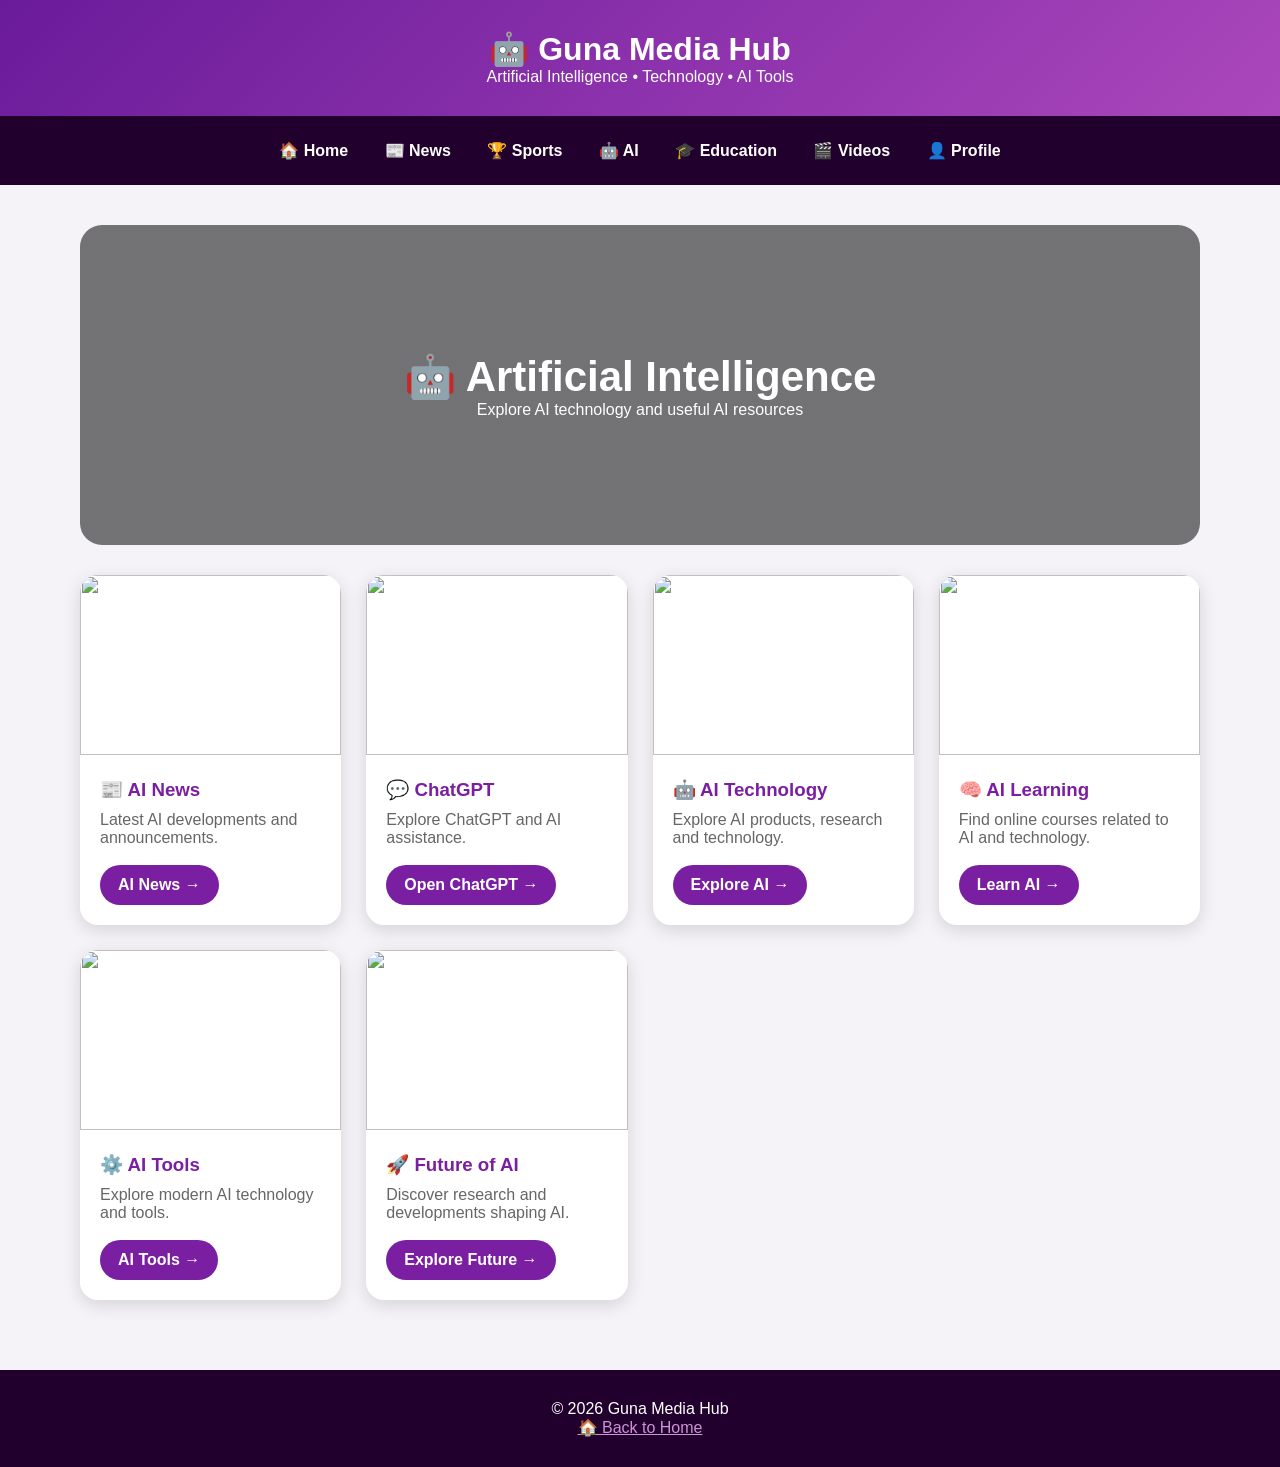
==== commit 4e64c765: "Revamp AI page layout and content Updated the structure and content of the AI page, including header" ====
--- a/ai.html
+++ b/ai.html
@@ -2,1089 +2,120 @@
 <html lang="en">
 <head>
 <meta charset="UTF-8">
-<meta name="viewport" content="width=device-width, initial-scale=1.0">
-
-<title>AI & Technology | Guna Media Hub</title>
-
-<meta name="description"
-content="Artificial Intelligence, ChatGPT, AI tools, machine learning, robotics and technology updates from Guna Media Hub.">
+<meta name="viewport" content="width=device-width,initial-scale=1.0">
+<title>Guna Media Hub - AI</title>
 
 <style>
-
-* {
-    margin: 0;
-    padding: 0;
-    box-sizing: border-box;
-}
-
-body {
-    font-family: Arial, Helvetica, sans-serif;
-    background: #f3f7fc;
-    color: #222;
-}
-
-/* HEADER */
-
-header {
-    background: linear-gradient(135deg, #4b00b8, #9c27ff, #00a8ff);
-    color: white;
-    text-align: center;
-    padding: 30px 15px;
-}
-
-header h1 {
-    font-size: 32px;
-    margin-bottom: 6px;
-}
-
-header p {
-    font-size: 15px;
-}
-
-/* NAVIGATION */
-
-nav {
-    background: white;
-    display: flex;
-    justify-content: center;
-    flex-wrap: wrap;
-    gap: 8px;
-    padding: 12px;
-    box-shadow: 0 2px 10px rgba(0,0,0,0.10);
-    position: sticky;
-    top: 0;
-    z-index: 100;
-}
-
-nav a {
-    text-decoration: none;
-    color: #5b16a5;
-    font-weight: bold;
-    padding: 9px 14px;
-    border-radius: 25px;
-    transition: 0.3s;
-}
-
-nav a:hover,
-nav a.active {
-    background: #6a1b9a;
-    color: white;
-}
-
-/* MAIN */
-
-.container {
-    max-width: 1150px;
-    margin: auto;
-    padding: 25px 15px 80px;
-}
-
-/* PAGE TITLE */
-
-.page-title {
-    text-align: center;
-    margin-bottom: 28px;
-}
-
-.page-title h2 {
-    color: #6a1b9a;
-    font-size: 32px;
-}
-
-.page-title p {
-    color: #666;
-    margin-top: 7px;
-}
-
-/* HERO */
-
-.hero {
-    background: white;
-    border-radius: 18px;
-    overflow: hidden;
-    box-shadow: 0 5px 18px rgba(0,0,0,0.12);
-    margin-bottom: 42px;
-}
-
-.hero img {
-    width: 100%;
-    height: 280px;
-    object-fit: cover;
-}
-
-.hero-content {
-    padding: 23px;
-}
-
-.hero-label {
-    display: inline-block;
-    background: #7b1fa2;
-    color: white;
-    padding: 7px 15px;
-    border-radius: 20px;
-    font-weight: bold;
-    margin-bottom: 10px;
-}
-
-.hero-content h2 {
-    color: #4a148c;
-    font-size: 27px;
-    margin-bottom: 8px;
-}
-
-.hero-content p {
-    color: #666;
-}
-
-/* SECTION */
-
-.section {
-    margin-top: 42px;
-}
-
-.section-heading {
-    display: flex;
-    align-items: center;
-    gap: 14px;
-    padding-bottom: 11px;
-    margin-bottom: 20px;
-    border-bottom: 3px solid #8e24aa;
-}
-
-.section-icon {
-    width: 55px;
-    height: 55px;
-    border-radius: 50%;
-    object-fit: cover;
-}
-
-.section-heading h2 {
-    font-size: 27px;
-    color: #6a1b9a;
-}
-
-.section-heading p {
-    color: #777;
-    font-size: 13px;
-}
-
-/* GRID */
-
-.ai-grid {
-    display: grid;
-    grid-template-columns: repeat(3, 1fr);
-    gap: 22px;
-}
-
-/* CARD */
-
-.ai-card {
-    background: white;
-    border-radius: 16px;
-    overflow: hidden;
-    box-shadow: 0 4px 14px rgba(0,0,0,0.09);
-    transition: 0.25s;
-}
-
-.ai-card:hover {
-    transform: translateY(-6px);
-    box-shadow: 0 9px 24px rgba(0,0,0,0.15);
-}
-
-.ai-card img {
-    width: 100%;
-    height: 190px;
-    object-fit: cover;
-}
-
-.card-content {
-    padding: 17px;
-}
-
-.category {
-    display: inline-block;
-    background: #7b1fa2;
-    color: white;
-    font-size: 12px;
-    font-weight: bold;
-    padding: 5px 11px;
-    border-radius: 15px;
-    margin-bottom: 9px;
-}
-
-.card-content small {
-    display: block;
-    color: #888;
-    margin-bottom: 7px;
-}
-
-.card-content h3 {
-    color: #4a148c;
-    font-size: 19px;
-    line-height: 1.3;
-    margin-bottom: 8px;
-}
-
-.card-content p {
-    color: #666;
-    font-size: 14px;
-    line-height: 1.5;
-}
-
-.read-more {
-    display: inline-block;
-    margin-top: 14px;
-    padding: 9px 17px;
-    background: #7b1fa2;
-    color: white;
-    text-decoration: none;
-    border-radius: 20px;
-    font-weight: bold;
-    font-size: 13px;
-}
-
-.read-more:hover {
-    background: #4a148c;
-}
-
-/* DIFFERENT SECTION COLORS */
-
-.chatgpt .section-heading {
-    border-color: #10a37f;
-}
-
-.chatgpt .section-heading h2 {
-    color: #087f63;
-}
-
-.chatgpt .category,
-.chatgpt .read-more {
-    background: #10a37f;
-}
-
-.tools .section-heading {
-    border-color: #1565c0;
-}
-
-.tools .section-heading h2 {
-    color: #1257a6;
-}
-
-.tools .category,
-.tools .read-more {
-    background: #1565c0;
-}
-
-.robotics .section-heading {
-    border-color: #ef6c00;
-}
-
-.robotics .section-heading h2 {
-    color: #d85f00;
-}
-
-.robotics .category,
-.robotics .read-more {
-    background: #ef6c00;
-}
-
-.future .section-heading {
-    border-color: #00838f;
-}
-
-.future .section-heading h2 {
-    color: #006b75;
-}
-
-.future .category,
-.future .read-more {
-    background: #00838f;
-}
-
-/* HOME BUTTON */
-
-.home-button {
-    text-align: center;
-    margin-top: 48px;
-}
-
-.home-button a {
-    display: inline-block;
-    background: linear-gradient(135deg, #6a1b9a, #00a8ff);
-    color: white;
-    text-decoration: none;
-    padding: 13px 26px;
-    border-radius: 30px;
-    font-weight: bold;
-}
-
-/* FOOTER */
-
-footer {
-    background: #29103f;
-    color: white;
-    text-align: center;
-    padding: 27px 15px;
-}
-
-footer p {
-    margin: 5px;
-}
-
-/* MOBILE */
-
-@media(max-width: 850px) {
-
-    .ai-grid {
-        grid-template-columns: repeat(2, 1fr);
-    }
-
-}
-
-@media(max-width: 600px) {
-
-    header h1 {
-        font-size: 26px;
-    }
-
-    nav a {
-        font-size: 14px;
-        padding: 7px 10px;
-    }
-
-    .ai-grid {
-        grid-template-columns: 1fr;
-    }
-
-    .section-heading h2 {
-        font-size: 23px;
-    }
-
-    .hero img {
-        height: 210px;
-    }
-
-}
-
+*{box-sizing:border-box;margin:0;padding:0}
+body{font-family:Arial,sans-serif;background:#f5f3f8}
+header{background:linear-gradient(135deg,#6a1b9a,#ab47bc);color:white;text-align:center;padding:30px}
+nav{background:#21002e;text-align:center;padding:12px;position:sticky;top:0;z-index:10}
+nav a{color:white;text-decoration:none;margin:4px;padding:9px 12px;display:inline-block;border-radius:20px;font-weight:bold}
+nav a:hover{background:#9c27b0}
+.container{max-width:1150px;margin:auto;padding:40px 15px}
+.hero{height:320px;border-radius:22px;background:linear-gradient(#0008,#0008),url("https://images.unsplash.com/photo-1677442136019-21780ecad995?auto=format&fit=crop&w=1500&q=80") center/cover;color:white;display:flex;align-items:center;justify-content:center;text-align:center}
+.hero h2{font-size:42px}
+.grid{display:grid;grid-template-columns:repeat(auto-fit,minmax(260px,1fr));gap:25px;margin-top:30px}
+.card{background:white;border-radius:18px;overflow:hidden;box-shadow:0 5px 18px #0002}
+.card img{width:100%;height:180px;object-fit:cover}
+.content{padding:20px}
+.content h3{color:#7b1fa2;margin-bottom:10px}
+.content p{color:#666;margin-bottom:18px}
+.btn{display:inline-block;background:#7b1fa2;color:white;padding:11px 18px;border-radius:25px;text-decoration:none;font-weight:bold}
+footer{background:#21002e;color:white;text-align:center;padding:30px;margin-top:30px}
+footer a{color:#ce93d8}
 </style>
 </head>
 
 <body>
 
-
-<!-- HEADER -->
-
 <header>
-
-    <h1>🤖 Guna Media Hub</h1>
-
-    <p>News • Sports • AI • Education • Videos</p>
-
+<h1>🤖 Guna Media Hub</h1>
+<p>Artificial Intelligence • Technology • AI Tools</p>
 </header>
 
-
-<!-- NAVIGATION -->
-
 <nav>
-
-    <a href="index.html">🏠 Home</a>
-
-    <a href="news.html">📰 News</a>
-
-    <a href="sports.html">🏆 Sports</a>
-
-    <a href="ai.html" class="active">🤖 AI</a>
-
-    <a href="education.html">🎓 Education</a>
-
-    <a href="videos.html">▶️ Videos</a>
-
-    <a href="profile.html">👤 Profile</a>
-
-    <a href="contact.html">✉️ Contact</a>
-
+<a href="index.html">🏠 Home</a>
+<a href="news.html">📰 News</a>
+<a href="sports.html">🏆 Sports</a>
+<a href="ai.html">🤖 AI</a>
+<a href="education.html">🎓 Education</a>
+<a href="videos.html">🎬 Videos</a>
+<a href="profile.html">👤 Profile</a>
 </nav>
 
+<div class="container">
 
-<main class="container">
+<div class="hero">
+<div>
+<h2>🤖 Artificial Intelligence</h2>
+<p>Explore AI technology and useful AI resources</p>
+</div>
+</div>
 
+<div class="grid">
 
-<!-- TITLE -->
+<div class="card">
+<img src="https://images.unsplash.com/photo-1677442136019-21780ecad995?auto=format&fit=crop&w=900&q=80">
+<div class="content">
+<h3>📰 AI News</h3>
+<p>Latest AI developments and announcements.</p>
+<a class="btn" href="https://openai.com/news/" target="_blank">AI News →</a>
+</div>
+</div>
 
-<div class="page-title">
+<div class="card">
+<img src="https://images.unsplash.com/photo-1676299081847-824916de030a?auto=format&fit=crop&w=900&q=80">
+<div class="content">
+<h3>💬 ChatGPT</h3>
+<p>Explore ChatGPT and AI assistance.</p>
+<a class="btn" href="https://chatgpt.com/" target="_blank">Open ChatGPT →</a>
+</div>
+</div>
 
-    <h2>🤖 Artificial Intelligence</h2>
+<div class="card">
+<img src="https://images.unsplash.com/photo-1485827404703-89b55fcc595e?auto=format&fit=crop&w=900&q=80">
+<div class="content">
+<h3>🤖 AI Technology</h3>
+<p>Explore AI products, research and technology.</p>
+<a class="btn" href="https://openai.com/" target="_blank">Explore AI →</a>
+</div>
+</div>
 
-    <p>
-        AI news, tools, technology, robotics and the future of artificial intelligence
-    </p>
+<div class="card">
+<img src="https://images.unsplash.com/photo-1484704849700-f032a568e944?auto=format&fit=crop&w=900&q=80">
+<div class="content">
+<h3>🧠 AI Learning</h3>
+<p>Find online courses related to AI and technology.</p>
+<a class="btn" href="https://swayam.gov.in/search_courses" target="_blank">Learn AI →</a>
+</div>
+</div>
+
+<div class="card">
+<img src="https://images.unsplash.com/photo-1535378917042-10a22c95931a?auto=format&fit=crop&w=900&q=80">
+<div class="content">
+<h3>⚙️ AI Tools</h3>
+<p>Explore modern AI technology and tools.</p>
+<a class="btn" href="https://openai.com/" target="_blank">AI Tools →</a>
+</div>
+</div>
+
+<div class="card">
+<img src="https://images.unsplash.com/photo-1518770660439-4636190af475?auto=format&fit=crop&w=900&q=80">
+<div class="content">
+<h3>🚀 Future of AI</h3>
+<p>Discover research and developments shaping AI.</p>
+<a class="btn" href="https://openai.com/research/" target="_blank">Explore Future →</a>
+</div>
+</div>
 
 </div>
-
-
-<!-- HERO -->
-
-<div class="hero">
-
-    <img
-    src="https://images.unsplash.com/photo-1677442136019-21780ecad995?auto=format&fit=crop&w=1200&q=80"
-    alt="Artificial Intelligence">
-
-    <div class="hero-content">
-
-        <span class="hero-label">
-            🤖 AI & TECHNOLOGY
-        </span>
-
-        <h2>
-            Explore the World of Artificial Intelligence
-        </h2>
-
-        <p>
-            Discover AI developments, useful tools, ChatGPT,
-            machine learning, robotics and emerging technologies.
-        </p>
-
-    </div>
-
 </div>
 
-
-<!-- AI NEWS -->
-
-<section class="section">
-
-
-    <div class="section-heading">
-
-        <img
-        class="section-icon"
-        src="https://images.unsplash.com/photo-1677442136019-21780ecad995?auto=format&fit=crop&w=150&q=80"
-        alt="AI News">
-
-        <div>
-
-            <h2>🧠 AI News</h2>
-
-            <p>Latest developments in artificial intelligence</p>
-
-        </div>
-
-    </div>
-
-
-    <div class="ai-grid">
-
-
-        <article class="ai-card">
-
-            <img
-            src="https://images.unsplash.com/photo-1677442136019-21780ecad995?auto=format&fit=crop&w=800&q=80"
-            alt="AI">
-
-            <div class="card-content">
-
-                <span class="category">AI News</span>
-
-                <small>Artificial Intelligence</small>
-
-                <h3>
-                    Latest AI Developments
-                </h3>
-
-                <p>
-                    Discover important developments and
-                    innovations in artificial intelligence.
-                </p>
-
-                <a href="#" class="read-more">
-                    Read More →
-                </a>
-
-            </div>
-
-        </article>
-
-
-        <article class="ai-card">
-
-            <img
-            src="https://images.unsplash.com/photo-1485827404703-89b55fcc595e?auto=format&fit=crop&w=800&q=80"
-            alt="AI Robot">
-
-            <div class="card-content">
-
-                <span class="category">AI Research</span>
-
-                <small>Innovation</small>
-
-                <h3>
-                    New AI Research & Innovation
-                </h3>
-
-                <p>
-                    Explore new ideas and research shaping
-                    the future of AI.
-                </p>
-
-                <a href="#" class="read-more">
-                    Read More →
-                </a>
-
-            </div>
-
-        </article>
-
-
-        <article class="ai-card">
-
-            <img
-            src="https://images.unsplash.com/photo-1620712943543-bcc4688e7485?auto=format&fit=crop&w=800&q=80"
-            alt="AI Technology">
-
-            <div class="card-content">
-
-                <span class="category">AI Trends</span>
-
-                <small>Technology</small>
-
-                <h3>
-                    AI Trends to Watch
-                </h3>
-
-                <p>
-                    Learn about emerging artificial intelligence
-                    trends and applications.
-                </p>
-
-                <a href="#" class="read-more">
-                    Read More →
-                </a>
-
-            </div>
-
-        </article>
-
-
-    </div>
-
-</section>
-
-
-<!-- CHATGPT -->
-
-<section class="section chatgpt">
-
-
-    <div class="section-heading">
-
-        <img
-        class="section-icon"
-        src="https://images.unsplash.com/photo-1676299081847-824916de030a?auto=format&fit=crop&w=150&q=80"
-        alt="AI Assistant">
-
-        <div>
-
-            <h2>💬 ChatGPT & AI Assistants</h2>
-
-            <p>AI assistants, productivity and everyday uses</p>
-
-        </div>
-
-    </div>
-
-
-    <div class="ai-grid">
-
-
-        <article class="ai-card">
-
-            <img
-            src="https://images.unsplash.com/photo-1676299081847-824916de030a?auto=format&fit=crop&w=800&q=80"
-            alt="AI Assistant">
-
-            <div class="card-content">
-
-                <span class="category">ChatGPT</span>
-
-                <small>AI Assistant</small>
-
-                <h3>
-                    ChatGPT & AI Assistants
-                </h3>
-
-                <p>
-                    Learn how AI assistants can help with
-                    writing, learning and productivity.
-                </p>
-
-                <a href="#" class="read-more">
-                    Read More →
-                </a>
-
-            </div>
-
-        </article>
-
-
-        <article class="ai-card">
-
-            <img
-            src="https://images.unsplash.com/photo-1555255707-c07966088b7b?auto=format&fit=crop&w=800&q=80"
-            alt="AI chatbot">
-
-            <div class="card-content">
-
-                <span class="category">AI Tools</span>
-
-                <small>Productivity</small>
-
-                <h3>
-                    Useful AI Tools
-                </h3>
-
-                <p>
-                    Discover AI-powered tools that can support
-                    work, study and creativity.
-                </p>
-
-                <a href="#" class="read-more">
-                    Read More →
-                </a>
-
-            </div>
-
-        </article>
-
-
-        <article class="ai-card">
-
-            <img
-            src="https://images.unsplash.com/photo-1535378917042-10a22c95931a?auto=format&fit=crop&w=800&q=80"
-            alt="Artificial Intelligence">
-
-            <div class="card-content">
-
-                <span class="category">Productivity</span>
-
-                <small>AI</small>
-
-                <h3>
-                    AI for Everyday Work
-                </h3>
-
-                <p>
-                    Practical ways to use artificial intelligence
-                    for everyday tasks.
-                </p>
-
-                <a href="#" class="read-more">
-                    Read More →
-                </a>
-
-            </div>
-
-        </article>
-
-
-    </div>
-
-</section>
-
-
-<!-- AI TOOLS -->
-
-<section class="section tools">
-
-
-    <div class="section-heading">
-
-        <img
-        class="section-icon"
-        src="https://images.unsplash.com/photo-1518770660439-4636190af475?auto=format&fit=crop&w=150&q=80"
-        alt="Technology">
-
-        <div>
-
-            <h2>🛠️ AI Tools & Technology</h2>
-
-            <p>Discover useful AI tools and technology</p>
-
-        </div>
-
-    </div>
-
-
-    <div class="ai-grid">
-
-
-        <article class="ai-card">
-
-            <img
-            src="https://images.unsplash.com/photo-1518770660439-4636190af475?auto=format&fit=crop&w=800&q=80"
-            alt="Technology">
-
-            <div class="card-content">
-
-                <span class="category">Technology</span>
-
-                <small>AI Tools</small>
-
-                <h3>
-                    New AI Tools
-                </h3>
-
-                <p>
-                    Explore new AI-powered applications and
-                    digital tools.
-                </p>
-
-                <a href="#" class="read-more">
-                    Read More →
-                </a>
-
-            </div>
-
-        </article>
-
-
-        <article class="ai-card">
-
-            <img
-            src="https://images.unsplash.com/photo-1551288049-bebda4e38f71?auto=format&fit=crop&w=800&q=80"
-            alt="Data Analytics">
-
-            <div class="card-content">
-
-                <span class="category">Data</span>
-
-                <small>AI & Analytics</small>
-
-                <h3>
-                    AI & Data Analytics
-                </h3>
-
-                <p>
-                    Understand how AI is being used with
-                    data and analytics.
-                </p>
-
-                <a href="#" class="read-more">
-                    Read More →
-                </a>
-
-            </div>
-
-        </article>
-
-
-        <article class="ai-card">
-
-            <img
-            src="https://images.unsplash.com/photo-1550751827-4bd374c3f58b?auto=format&fit=crop&w=800&q=80"
-            alt="Cyber technology">
-
-            <div class="card-content">
-
-                <span class="category">Digital</span>
-
-                <small>Technology</small>
-
-                <h3>
-                    AI & Digital Transformation
-                </h3>
-
-                <p>
-                    See how artificial intelligence is
-                    transforming digital services.
-                </p>
-
-                <a href="#" class="read-more">
-                    Read More →
-                </a>
-
-            </div>
-
-        </article>
-
-
-    </div>
-
-</section>
-
-
-<!-- ROBOTICS -->
-
-<section class="section robotics">
-
-
-    <div class="section-heading">
-
-        <img
-        class="section-icon"
-        src="https://images.unsplash.com/photo-1485827404703-89b55fcc595e?auto=format&fit=crop&w=150&q=80"
-        alt="Robotics">
-
-        <div>
-
-            <h2>🦾 Robotics</h2>
-
-            <p>Robots, automation and intelligent machines</p>
-
-        </div>
-
-    </div>
-
-
-    <div class="ai-grid">
-
-
-        <article class="ai-card">
-
-            <img
-            src="https://images.unsplash.com/photo-1485827404703-89b55fcc595e?auto=format&fit=crop&w=800&q=80"
-            alt="Robot">
-
-            <div class="card-content">
-
-                <span class="category">Robotics</span>
-
-                <small>Automation</small>
-
-                <h3>
-                    Latest Robotics Developments
-                </h3>
-
-                <p>
-                    Discover new robots, automation systems
-                    and intelligent machines.
-                </p>
-
-                <a href="#" class="read-more">
-                    Read More →
-                </a>
-
-            </div>
-
-        </article>
-
-
-        <article class="ai-card">
-
-            <img
-            src="https://images.unsplash.com/photo-1535378917042-10a22c95931a?auto=format&fit=crop&w=800&q=80"
-            alt="Robot technology">
-
-            <div class="card-content">
-
-                <span class="category">Automation</span>
-
-                <small>Robotics</small>
-
-                <h3>
-                    Robots in Everyday Life
-                </h3>
-
-                <p>
-                    Explore how robotics and automation
-                    are being used in different industries.
-                </p>
-
-                <a href="#" class="read-more">
-                    Read More →
-                </a>
-
-            </div>
-
-        </article>
-
-
-        <article class="ai-card">
-
-            <img
-            src="https://images.unsplash.com/photo-1484704849700-f032a568e944?auto=format&fit=crop&w=800&q=80"
-            alt="Future technology">
-
-            <div class="card-content">
-
-                <span class="category">Future Tech</span>
-
-                <small>Robotics</small>
-
-                <h3>
-                    The Future of Intelligent Machines
-                </h3>
-
-                <p>
-                    Learn about the future possibilities
-                    of robotics and intelligent systems.
-                </p>
-
-                <a href="#" class="read-more">
-                    Read More →
-                </a>
-
-            </div>
-
-        </article>
-
-
-    </div>
-
-</section>
-
-
-<!-- FUTURE OF AI -->
-
-<section class="section future">
-
-
-    <div class="section-heading">
-
-        <img
-        class="section-icon"
-        src="https://images.unsplash.com/photo-1451187580459-43490279c0fa?auto=format&fit=crop&w=150&q=80"
-        alt="Future Technology">
-
-        <div>
-
-            <h2>🚀 Future of AI</h2>
-
-            <p>Emerging technologies and the future of AI</p>
-
-        </div>
-
-    </div>
-
-
-    <div class="ai-grid">
-
-
-        <article class="ai-card">
-
-            <img
-            src="https://images.unsplash.com/photo-1451187580459-43490279c0fa?auto=format&fit=crop&w=800&q=80"
-            alt="Future technology">
-
-            <div class="card-content">
-
-                <span class="category">Future</span>
-
-                <small>Emerging Technology</small>
-
-                <h3>
-                    The Future of Artificial Intelligence
-                </h3>
-
-                <p>
-                    Explore emerging technologies and
-                    possible future applications of AI.
-                </p>
-
-                <a href="#" class="read-more">
-                    Read More →
-                </a>
-
-            </div>
-
-        </article>
-
-
-        <article class="ai-card">
-
-            <img
-            src="https://images.unsplash.com/photo-1519389950473-47ba0277781c?auto=format&fit=crop&w=800&q=80"
-            alt="Technology team">
-
-            <div class="card-content">
-
-                <span class="category">Innovation</span>
-
-                <small>Technology</small>
-
-                <h3>
-                    AI & Innovation
-                </h3>
-
-                <p>
-                    How artificial intelligence is creating
-                    new possibilities for innovation.
-                </p>
-
-                <a href="#" class="read-more">
-                    Read More →
-                </a>
-
-            </div>
-
-        </article>
-
-
-        <article class="ai-card">
-
-            <img
-            src="https://images.unsplash.com/photo-1531482615713-2afd69097998?auto=format&fit=crop&w=800&q=80"
-            alt="Technology learning">
-
-            <div class="card-content">
-
-                <span class="category">Learning</span>
-
-                <small>AI Education</small>
-
-                <h3>
-                    Learn About AI
-                </h3>
-
-                <p>
-                    Beginner-friendly information for people
-                    who want to understand AI.
-                </p>
-
-                <a href="#" class="read-more">
-                    Read More →
-                </a>
-
-            </div>
-
-        </article>
-
-
-    </div>
-
-</section>
-
-
-<!-- HOME BUTTON -->
-
-<div class="home-button">
-
-    <a href="index.html">
-        🏠 Back to Guna Media Hub
-    </a>
-
-</div>
-
-
-</main>
-
-
-<!-- FOOTER -->
-
 <footer>
-
-    <p><strong>🤖 Guna Media Hub</strong></p>
-
-    <p>
-        News • Sports • AI • Education • Videos
-    </p>
-
-    <p>
-        © 2026 Guna Media Hub. All Rights Reserved.
-    </p>
-
+<p>© 2026 Guna Media Hub</p>
+<a href="index.html">🏠 Back to Home</a>
 </footer>
-
 
 </body>
 </html>
